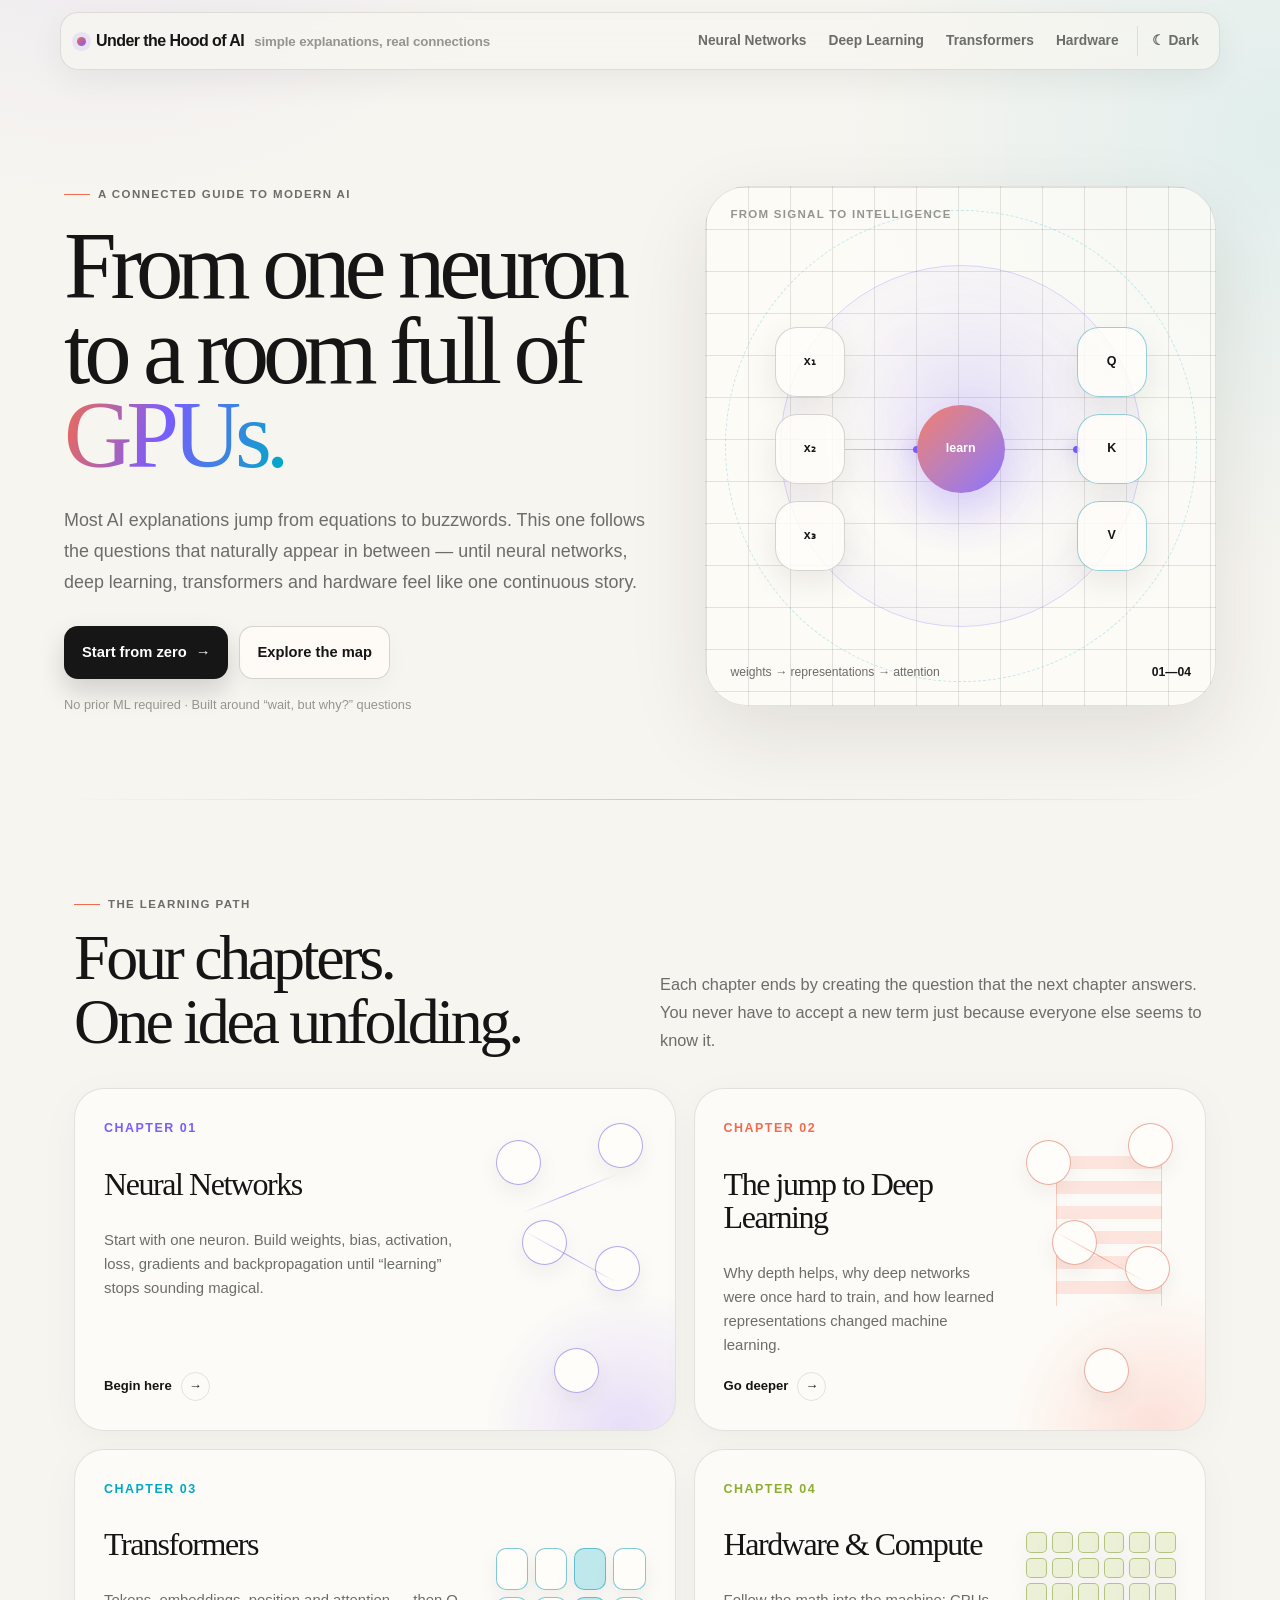
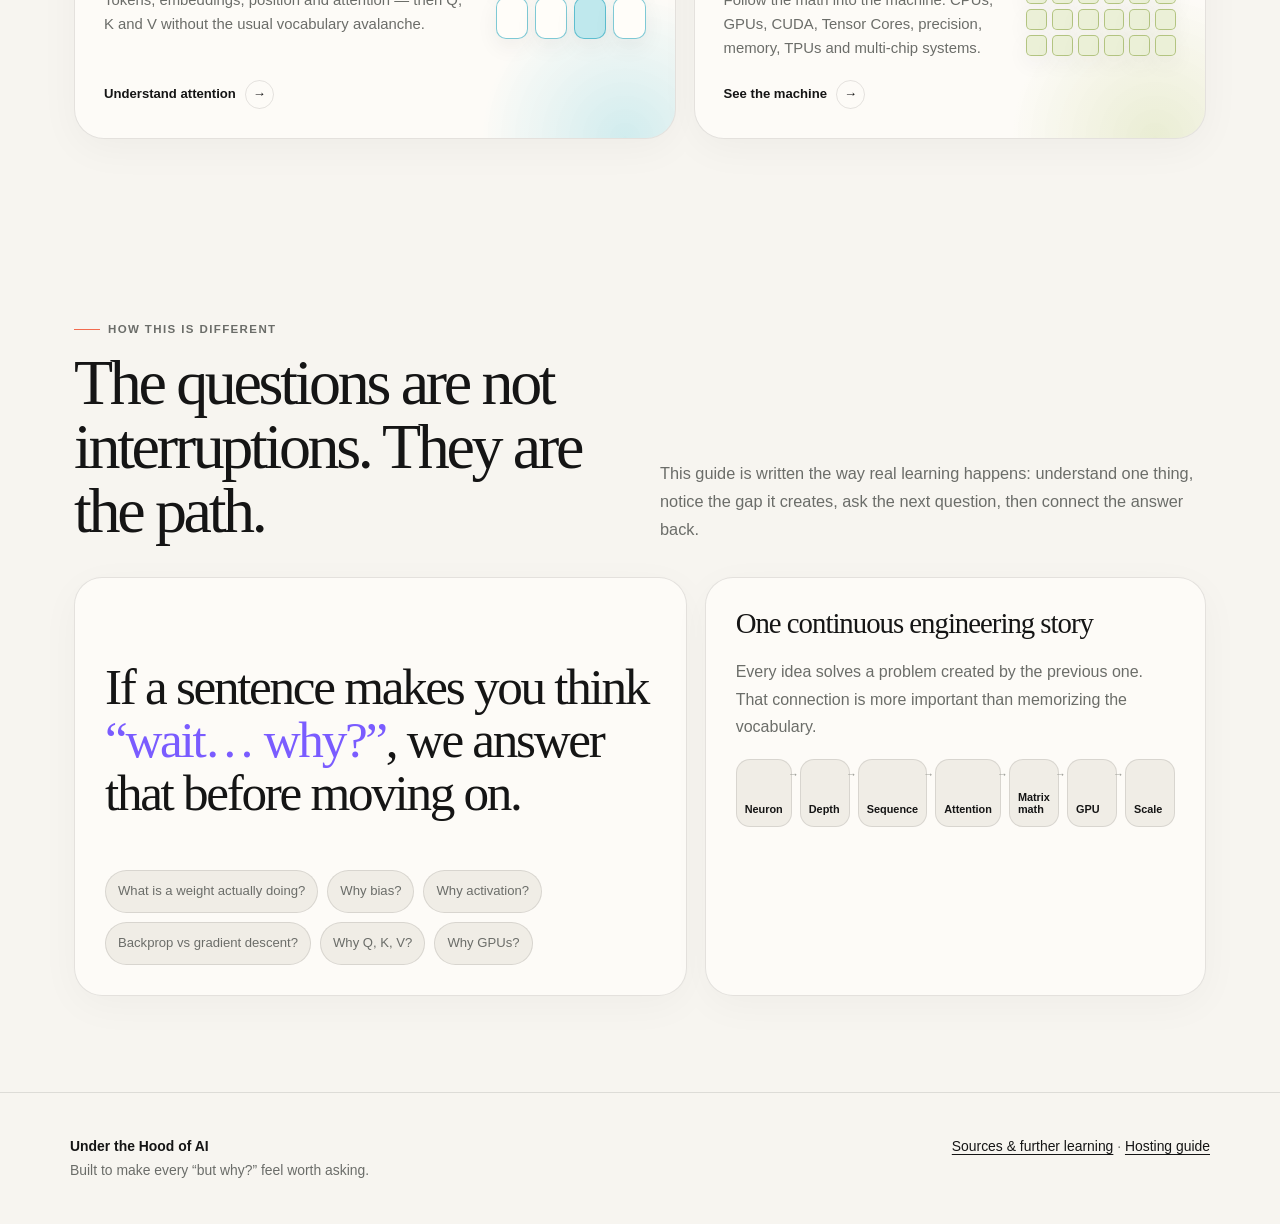
==== index.html @ e9177809 "Add files via upload" ====
<!doctype html>
<html lang="en">
<head>
  <meta charset="utf-8">
  <meta name="viewport" content="width=device-width, initial-scale=1">
  <meta name="description" content="A visual, beginner-friendly journey from one neuron to the hardware behind modern AI.">
  <meta name="theme-color" content="#f7f5f0">
  <meta property="og:title" content="Under the Hood of AI — Neural Networks to Hardware">
  <meta property="og:description" content="One connected explanation: neurons → deep learning → transformers → GPUs.">
  <meta property="og:type" content="article">
  <title>Under the Hood of AI — Neural Networks to Hardware</title>
  <link rel="icon" href="favicon.svg" type="image/svg+xml">
  <style>
:root {
  --bg: #f7f5f0;
  --bg-deep: #efebe3;
  --surface: rgba(255,255,255,.72);
  --surface-solid: #fffdf9;
  --surface-2: #f0ede6;
  --text: #151515;
  --muted: #6b6d69;
  --faint: #94958f;
  --line: rgba(22,22,22,.11);
  --line-strong: rgba(22,22,22,.18);
  --accent: #635bff;
  --violet: #7a5cff;
  --cyan: #00a9c7;
  --coral: #f26b4f;
  --lime: #8cae32;
  --code: #111217;
  --code-text: #f5f7fb;
  --shadow: 0 28px 80px rgba(35,31,24,.10);
  --shadow-soft: 0 16px 50px rgba(35,31,24,.07);
  --radius-xl: 34px;
  --radius-lg: 26px;
  --radius-md: 18px;
  --content: 760px;
  --display: "Iowan Old Style", "Palatino Linotype", Palatino, Georgia, serif;
  --sans: Inter, ui-sans-serif, -apple-system, BlinkMacSystemFont, "Segoe UI", sans-serif;
}

[data-theme="dark"] {
  --bg: #0b0d10;
  --bg-deep: #07090b;
  --surface: rgba(20,23,28,.76);
  --surface-solid: #12151a;
  --surface-2: #171b20;
  --text: #f4f2ed;
  --muted: #a6a8aa;
  --faint: #74777b;
  --line: rgba(255,255,255,.10);
  --line-strong: rgba(255,255,255,.17);
  --accent: #8e86ff;
  --violet: #a18bff;
  --cyan: #36c7dc;
  --coral: #ff826a;
  --lime: #b2cf5b;
  --code: #07090c;
  --code-text: #f4f6fa;
  --shadow: 0 28px 90px rgba(0,0,0,.38);
  --shadow-soft: 0 18px 55px rgba(0,0,0,.24);
}

* { box-sizing: border-box; }
html { scroll-behavior: smooth; }
body {
  margin: 0;
  min-height: 100vh;
  font-family: var(--sans);
  color: var(--text);
  background:
    radial-gradient(circle at 8% -10%, color-mix(in srgb,var(--violet) 12%,transparent), transparent 30rem),
    radial-gradient(circle at 100% 5%, color-mix(in srgb,var(--cyan) 9%,transparent), transparent 28rem),
    var(--bg);
  line-height: 1.72;
  -webkit-font-smoothing: antialiased;
  text-rendering: optimizeLegibility;
}
body::before {
  content:"";
  pointer-events:none;
  position:fixed;
  inset:0;
  z-index:-1;
  opacity:.38;
  background-image: radial-gradient(color-mix(in srgb,var(--text) 9%,transparent) .55px, transparent .55px);
  background-size: 8px 8px;
  mask-image: linear-gradient(to bottom, #000, transparent 70%);
}
[data-theme="dark"] body::before { opacity:.18; }
::selection { background: color-mix(in srgb,var(--violet) 30%,transparent); }
body[data-page="chapter-1"] { --page-accent: var(--violet); }
body[data-page="chapter-2"] { --page-accent: var(--coral); }
body[data-page="chapter-3"] { --page-accent: var(--cyan); }
body[data-page="chapter-4"] { --page-accent: var(--lime); }
a { color: inherit; }
button, a { -webkit-tap-highlight-color: transparent; }

.progress-bar {
  position: fixed; inset: 0 auto auto 0; width:0; height:2px; z-index:1000;
  background: linear-gradient(90deg,var(--coral),var(--violet),var(--cyan));
  box-shadow: 0 0 16px color-mix(in srgb,var(--violet) 45%,transparent);
}

/* Floating editorial navigation */
.site-header {
  position:sticky; top:0; z-index:100;
  padding:12px 16px 0;
  pointer-events:none;
}
.nav-wrap {
  pointer-events:auto;
  max-width:1160px; margin:auto;
  min-height:58px; padding:8px 10px 8px 16px;
  display:flex; align-items:center; gap:14px;
  border:1px solid var(--line);
  border-radius:18px;
  background: color-mix(in srgb,var(--bg) 72%,transparent);
  backdrop-filter: blur(22px) saturate(1.25);
  box-shadow: 0 10px 35px rgba(20,18,15,.06);
}
.brand {
  display:flex; align-items:baseline; gap:10px;
  text-decoration:none; white-space:nowrap;
  font-size:1rem; font-weight:850; letter-spacing:-.035em;
}
.brand::before {
  content:""; width:9px; height:9px; border-radius:50%; flex:none;
  background:linear-gradient(135deg,var(--coral),var(--violet));
  box-shadow: 0 0 0 5px color-mix(in srgb,var(--violet) 11%,transparent);
}
.brand small { color:var(--faint); font-weight:650; letter-spacing:-.01em; }
.nav-links { margin-left:auto; display:flex; align-items:center; gap:2px; }
.nav-links a, .theme-btn {
  text-decoration:none; color:var(--muted); border:0; background:transparent;
  padding:8px 10px; border-radius:10px; font:650 .86rem/1 var(--sans); cursor:pointer;
  transition:.2s ease;
}
.nav-links a:hover, .theme-btn:hover, .nav-links a.current { color:var(--text); background:color-mix(in srgb,var(--text) 6%,transparent); }
.nav-links a.current { box-shadow:inset 0 0 0 1px var(--line); }
.theme-btn { border-left:1px solid var(--line); border-radius:0 10px 10px 0; margin-left:6px; padding-left:14px; }
.menu-btn { display:none; margin-left:auto; border:1px solid var(--line); background:var(--surface); color:var(--text); border-radius:11px; padding:8px 10px; }

/* Home hero */
.hero {
  position:relative;
  max-width:1200px; min-height:730px; margin:0 auto;
  padding:92px 24px 70px;
  display:grid; grid-template-columns:1.08fr .92fr; gap:42px; align-items:center;
}
.hero::after {
  content:""; position:absolute; left:24px; right:24px; bottom:0; height:1px;
  background:linear-gradient(90deg,transparent,var(--line-strong),transparent);
}
.hero-copy { position:relative; z-index:2; max-width:720px; }
.eyebrow {
  display:inline-flex; align-items:center; gap:8px;
  color:var(--muted); font-weight:800; letter-spacing:.12em; text-transform:uppercase; font-size:.72rem;
}
.eyebrow::before { content:""; width:26px; height:1px; background:var(--coral); }
.hero h1 {
  font-family:var(--display); font-weight:500;
  font-size:clamp(4rem,7.4vw,7rem); line-height:.89; letter-spacing:-.065em;
  margin:20px 0 28px;
  max-width:820px;
}
.hero h1 .gradient-word {
  display:inline-block;
  background:linear-gradient(105deg,var(--coral),var(--violet) 45%,var(--cyan));
  -webkit-background-clip:text; background-clip:text; color:transparent;
}
.hero .hero-lede { color:var(--muted); font-size:1.12rem; line-height:1.72; max-width:650px; }
.hero-actions { display:flex; flex-wrap:wrap; align-items:center; gap:11px; margin-top:28px; }
.button {
  display:inline-flex; align-items:center; justify-content:center; gap:9px;
  padding:13px 17px; min-height:48px;
  border-radius:14px; border:1px solid var(--line-strong);
  background:color-mix(in srgb,var(--surface-solid) 80%,transparent);
  text-decoration:none; font-weight:780; font-size:.92rem;
  box-shadow:0 8px 22px rgba(18,17,14,.035);
  transition:transform .22s ease, box-shadow .22s ease, border-color .22s ease;
}
.button.primary { color:#fff; border-color:transparent; background:#161616; box-shadow:0 12px 26px rgba(10,10,10,.16); }
[data-theme="dark"] .button.primary { color:#0c0e10; background:#f5f2ea; }
.button:hover { transform:translateY(-2px); box-shadow:var(--shadow-soft); border-color:color-mix(in srgb,var(--violet) 35%,var(--line)); }
.hero-note { color:var(--faint); font-size:.8rem; margin-top:15px; }

/* Hero visual: pure CSS neural constellation */
.hero-visual {
  position:relative; height:520px; min-width:0;
  border-radius:42px;
  background:
    linear-gradient(var(--line) 1px,transparent 1px),
    linear-gradient(90deg,var(--line) 1px,transparent 1px),
    radial-gradient(circle at 52% 44%, color-mix(in srgb,var(--violet) 18%,transparent),transparent 37%),
    color-mix(in srgb,var(--surface-solid) 66%,transparent);
  background-size:42px 42px,42px 42px,auto,auto;
  border:1px solid var(--line);
  overflow:hidden;
  box-shadow:var(--shadow);
  isolation:isolate;
}
.hero-visual::before {
  content:""; position:absolute; width:360px; height:360px; border-radius:50%;
  left:50%; top:50%; transform:translate(-50%,-50%);
  border:1px solid color-mix(in srgb,var(--violet) 25%,transparent);
  box-shadow: inset 0 0 80px color-mix(in srgb,var(--violet) 8%,transparent);
}
.hero-visual::after {
  content:""; position:absolute; width:470px; height:470px; border-radius:50%;
  left:50%; top:50%; transform:translate(-50%,-50%);
  border:1px dashed color-mix(in srgb,var(--cyan) 23%,transparent);
  animation: spin 32s linear infinite;
}
@keyframes spin { to { transform:translate(-50%,-50%) rotate(360deg); } }
.visual-label {
  position:absolute; left:24px; top:22px; z-index:4;
  font:750 .72rem/1 var(--sans); letter-spacing:.11em; text-transform:uppercase; color:var(--faint);
}
.visual-stage {
  position:absolute; inset:78px 52px 72px; display:flex; align-items:center; justify-content:center;
}
.v-line { height:1px; flex:1; max-width:72px; background:linear-gradient(90deg,var(--line-strong),color-mix(in srgb,var(--violet) 55%,transparent)); position:relative; }
.v-line::after { content:""; position:absolute; right:-3px; top:-3px; width:7px; height:7px; border-radius:50%; background:var(--violet); box-shadow:0 0 18px var(--violet); }
.v-stack { display:grid; gap:17px; position:relative; z-index:2; }
.v-node {
  width:70px; height:70px; border-radius:22px; display:grid; place-items:center;
  border:1px solid var(--line-strong); background:color-mix(in srgb,var(--surface-solid) 82%,transparent);
  box-shadow:0 12px 32px rgba(20,18,15,.08); font-weight:850; font-size:.78rem;
}
.v-stack.center .v-node { width:88px; height:88px; border-radius:50%; background:linear-gradient(135deg,color-mix(in srgb,var(--coral) 88%,#fff),color-mix(in srgb,var(--violet) 88%,#fff)); color:white; border:0; box-shadow:0 20px 42px color-mix(in srgb,var(--violet) 22%,transparent); }
.v-stack.out .v-node { border-color:color-mix(in srgb,var(--cyan) 35%,var(--line)); }
.hero-visual .mini-caption {
  position:absolute; left:24px; right:24px; bottom:22px; z-index:4;
  display:flex; align-items:center; justify-content:space-between; gap:16px;
  color:var(--muted); font-size:.76rem;
}
.mini-caption span:last-child { color:var(--text); font-weight:750; }

.section { max-width:1180px; margin:auto; padding:86px 24px; }
.section-header { display:grid; grid-template-columns:1fr 1fr; gap:40px; align-items:end; margin-bottom:34px; }
.section h2 {
  font-family:var(--display); font-weight:500;
  font-size:clamp(2.7rem,5vw,4.8rem); line-height:1; letter-spacing:-.052em; margin:12px 0 0;
}
.section-lede { color:var(--muted); max-width:700px; font-size:1.02rem; margin:0; }

/* Bento chapter cards */
.chapter-grid { display:grid; grid-template-columns:1.08fr .92fr; gap:18px; margin-top:34px; }
.chapter-card {
  --card-accent: var(--violet);
  position:relative; display:grid; grid-template-columns:1fr 150px; gap:20px;
  min-height:310px; overflow:hidden;
  text-decoration:none; padding:29px;
  border:1px solid var(--line); border-radius:30px;
  background:color-mix(in srgb,var(--surface-solid) 77%,transparent);
  box-shadow:0 10px 40px rgba(28,25,20,.04);
  transition:transform .28s cubic-bezier(.2,.8,.2,1), box-shadow .28s ease, border-color .28s ease;
}
.chapter-card:nth-child(2){ --card-accent:var(--coral); }
.chapter-card:nth-child(3){ --card-accent:var(--cyan); }
.chapter-card:nth-child(4){ --card-accent:var(--lime); }
.chapter-card:nth-child(3), .chapter-card:nth-child(4) { min-height:290px; }
.chapter-card::before {
  content:""; position:absolute; inset:auto -100px -150px auto; width:300px; height:300px; border-radius:50%;
  background:radial-gradient(circle,color-mix(in srgb,var(--card-accent) 18%,transparent),transparent 68%);
}
.chapter-card:hover { transform:translateY(-5px); border-color:color-mix(in srgb,var(--card-accent) 40%,var(--line)); box-shadow:var(--shadow); }
.chapter-content { position:relative; z-index:2; display:flex; flex-direction:column; }
.chapter-no { color:var(--card-accent); font-weight:900; font-size:.78rem; letter-spacing:.12em; text-transform:uppercase; }
.chapter-card h3 { font-family:var(--display); font-weight:520; font-size:2rem; line-height:1.03; letter-spacing:-.045em; margin:28px 0 12px; max-width:410px; }
.chapter-card p { color:var(--muted); font-size:.93rem; line-height:1.62; max-width:440px; }
.card-foot { margin-top:auto; display:flex; align-items:center; gap:9px; font-size:.82rem; font-weight:750; }
.card-foot i { width:29px; height:29px; border:1px solid var(--line); border-radius:50%; display:grid; place-items:center; font-style:normal; transition:.2s ease; }
.chapter-card:hover .card-foot i { transform:translateX(3px); border-color:var(--card-accent); color:var(--card-accent); }
.chapter-art { position:relative; min-height:220px; align-self:stretch; }
.chapter-art .art-node { position:absolute; width:45px; height:45px; border:1px solid color-mix(in srgb,var(--card-accent) 45%,var(--line)); border-radius:50%; background:var(--surface-solid); box-shadow:0 8px 22px rgba(20,18,15,.06); }
.chapter-art .art-node:nth-child(1){left:0;top:22px}.chapter-art .art-node:nth-child(2){right:3px;top:5px}.chapter-art .art-node:nth-child(3){left:26px;top:102px}.chapter-art .art-node:nth-child(4){right:6px;top:128px}.chapter-art .art-node:nth-child(5){left:58px;bottom:8px}
.chapter-art::before,.chapter-art::after{content:"";position:absolute;left:22px;right:24px;height:1px;top:75px;background:linear-gradient(90deg,transparent,color-mix(in srgb,var(--card-accent) 55%,transparent),transparent);transform:rotate(-22deg);transform-origin:center}.chapter-art::after{top:138px;transform:rotate(29deg)}
.chapter-card:nth-child(2) .chapter-art::before{left:30px;right:14px;top:38px;height:150px;border-left:1px solid color-mix(in srgb,var(--card-accent) 30%,transparent);border-right:1px solid color-mix(in srgb,var(--card-accent) 30%,transparent);background:repeating-linear-gradient(to bottom,color-mix(in srgb,var(--card-accent) 15%,transparent) 0 13px,transparent 13px 25px);transform:none}
.chapter-card:nth-child(3) .chapter-art{display:grid;grid-template-columns:repeat(4,1fr);gap:7px;align-content:center}.chapter-card:nth-child(3) .chapter-art .art-node{position:static;width:auto;height:42px;border-radius:10px}.chapter-card:nth-child(3) .chapter-art .art-node:nth-child(3),.chapter-card:nth-child(3) .chapter-art .art-node:nth-child(7){background:color-mix(in srgb,var(--card-accent) 25%,var(--surface-solid))}.chapter-card:nth-child(3) .chapter-art::before,.chapter-card:nth-child(3) .chapter-art::after{display:none}
.chapter-card:nth-child(4) .chapter-art{display:grid;grid-template-columns:repeat(6,1fr);gap:5px;align-content:center}.chapter-card:nth-child(4) .chapter-art .art-node{position:static;width:auto;height:auto;aspect-ratio:1;border-radius:5px;background:color-mix(in srgb,var(--card-accent) 17%,var(--surface-solid))}.chapter-card:nth-child(4) .chapter-art::before,.chapter-card:nth-child(4) .chapter-art::after{display:none}

/* Philosophy / explainer section */
.promise { display:grid; grid-template-columns:1.1fr .9fr; gap:18px; margin-top:32px; }
.panel {
  position:relative; overflow:hidden;
  background:color-mix(in srgb,var(--surface-solid) 76%,transparent);
  border:1px solid var(--line); border-radius:28px; padding:30px;
  box-shadow:0 10px 40px rgba(25,22,18,.035);
}
.panel h3 { font-family:var(--display); font-weight:530; font-size:1.8rem; line-height:1.1; letter-spacing:-.035em; margin:0 0 18px; }
.panel h2 { font-family:var(--display); font-size:2rem; }
.panel p, .panel li { color:var(--muted); }
.panel ul { padding-left:18px; }
.panel li { margin:9px 0; }
.question-cloud { display:flex; flex-wrap:wrap; gap:9px; margin-top:22px; }
.question-chip { padding:9px 12px; border-radius:999px; background:var(--surface-2); border:1px solid var(--line); font-size:.82rem; color:var(--muted); }
.big-quote { font-family:var(--display); font-size:clamp(2rem,4vw,3.5rem); line-height:1.04; letter-spacing:-.045em; color:var(--text)!important; max-width:620px; }
.big-quote em { color:var(--violet); font-style:normal; }
.story-strip { margin-top:18px; display:grid; grid-template-columns:repeat(7,1fr); gap:8px; }
.story-strip span { position:relative; min-height:68px; padding:10px 8px; border:1px solid var(--line); border-radius:14px; background:var(--surface-2); display:flex; align-items:end; font-size:.68rem; font-weight:800; line-height:1.15; }
.story-strip span:not(:last-child)::after { content:"→"; position:absolute; right:-8px; top:8px; z-index:2; color:var(--faint); }

/* Article shell */
.article-shell {
  max-width:1180px; margin:0 auto; padding:60px 24px 110px;
  display:grid; grid-template-columns:220px minmax(0,var(--content)); gap:68px; justify-content:center;
}
.toc {
  position:sticky; top:94px; align-self:start; max-height:calc(100vh - 116px); overflow:auto;
  padding:18px 14px 18px 0; font-size:.83rem;
}
.toc strong { display:flex; align-items:center; gap:8px; margin:0 0 14px; color:var(--text); font-size:.76rem; letter-spacing:.1em; text-transform:uppercase; }
.toc strong::before{content:"";width:18px;height:1px;background:var(--coral)}
.toc a { display:block; text-decoration:none; color:var(--faint); padding:6px 0 6px 12px; border-left:1px solid var(--line); line-height:1.35; transition:.18s ease; }
.toc a:hover,.toc a.active { color:var(--text); border-left:2px solid var(--page-accent,var(--violet)); transform:translateX(2px); }
.article { min-width:0; }
.article-head {
  --page-accent:var(--violet);
  position:relative; isolation:isolate; overflow:hidden;
  padding:52px 46px 44px; margin-bottom:50px;
  border:1px solid var(--line); border-radius:32px;
  background:
    radial-gradient(circle at 88% 18%,color-mix(in srgb,var(--page-accent) 22%,transparent),transparent 17rem),
    color-mix(in srgb,var(--surface-solid) 76%,transparent);
  box-shadow:var(--shadow-soft);
}
body[data-page="chapter-2"] .article-head{--page-accent:var(--coral)}
body[data-page="chapter-3"] .article-head{--page-accent:var(--cyan)}
body[data-page="chapter-4"] .article-head{--page-accent:var(--lime)}
.article-head::after {
  content:""; position:absolute; z-index:-1; width:260px; height:260px; right:-82px; bottom:-150px; border-radius:50%;
  border:1px solid color-mix(in srgb,var(--page-accent) 35%,transparent);
  box-shadow:0 0 0 32px color-mix(in srgb,var(--page-accent) 5%,transparent),0 0 0 70px color-mix(in srgb,var(--page-accent) 3%,transparent);
}
.article-head .kicker { color:var(--page-accent); font-weight:900; font-size:.77rem; letter-spacing:.12em; text-transform:uppercase; }
.article-head h1 {
  font-family:var(--display); font-weight:520;
  font-size:clamp(3.2rem,6vw,5.8rem); line-height:.92; letter-spacing:-.06em; margin:18px 0 24px; max-width:760px;
}
.article-head p { color:var(--muted); font-size:1.1rem; line-height:1.7; max-width:680px; }
.article-meta { display:flex; flex-wrap:wrap; gap:8px; margin-top:24px; }
.article-meta span { color:var(--muted); font-size:.76rem; font-weight:720; padding:7px 10px; border:1px solid var(--line); border-radius:999px; background:color-mix(in srgb,var(--surface-solid) 55%,transparent); }
.article .lead { font-family:var(--display); font-size:1.42rem; line-height:1.55; letter-spacing:-.018em; color:color-mix(in srgb,var(--text) 86%,var(--muted)); }
.article h2 {
  position:relative; font-family:var(--display); font-weight:540;
  font-size:2.35rem; line-height:1.08; letter-spacing:-.045em; margin:78px 0 18px; scroll-margin-top:105px;
}
.article h2::before { content:""; position:absolute; left:-24px; top:.18em; width:3px; height:.95em; border-radius:3px; background:var(--page-accent,var(--violet)); opacity:.8; }
.article h3 { font-size:1.35rem; letter-spacing:-.025em; margin-top:40px; scroll-margin-top:105px; }
.article p { font-size:1.04rem; color:color-mix(in srgb,var(--text) 88%,var(--muted)); }
.question {
  position:relative; margin:34px 0 12px; padding:20px 22px 20px 54px;
  border:1px solid color-mix(in srgb,var(--page-accent,var(--violet)) 27%,var(--line)); border-radius:18px;
  background:color-mix(in srgb,var(--page-accent,var(--violet)) 5%,var(--surface-solid));
  font-family:var(--display); font-size:1.25rem; font-weight:650; line-height:1.45; letter-spacing:-.018em;
}
.question::before { content:"?"; position:absolute; left:18px; top:17px; width:25px; height:25px; border-radius:50%; display:grid; place-items:center; background:var(--page-accent,var(--violet)); color:#fff; font:850 .78rem/1 var(--sans); }
.answer { color:var(--muted)!important; border-left:1px solid var(--line-strong); padding-left:18px; margin-left:12px; }
.callout { background:var(--surface-2); border:1px solid var(--line); border-radius:18px; padding:20px 22px; margin:30px 0; }
.callout strong { color:var(--page-accent,var(--violet)); }
.simple { background:color-mix(in srgb,var(--page-accent,var(--violet)) 6%,var(--surface-solid)); border-color:color-mix(in srgb,var(--page-accent,var(--violet)) 23%,var(--line)); }
.code,pre { position:relative; background:var(--code); color:var(--code-text); border-radius:18px; padding:21px 22px; overflow:auto; font-family:"SFMono-Regular",Consolas,"Liberation Mono",monospace; font-size:.9rem; line-height:1.65; box-shadow:inset 0 1px rgba(255,255,255,.05); }
pre::before { content:""; display:block; width:7px; height:7px; border-radius:50%; background:#ff6b5f; box-shadow:12px 0 #f2bf55,24px 0 #62c554; margin-bottom:18px; opacity:.85; }
code:not(pre code) { background:var(--surface-2); padding:.14em .38em; border:1px solid var(--line); border-radius:6px; font-size:.88em; }
.math {
  text-align:center; font-family:var(--display); font-style:italic; font-size:1.35rem;
  padding:23px; margin:28px 0; border:1px solid var(--line); border-radius:18px;
  background:linear-gradient(135deg,color-mix(in srgb,var(--surface-solid) 82%,transparent),color-mix(in srgb,var(--page-accent,var(--violet)) 5%,var(--surface-solid)));
  box-shadow:0 8px 30px rgba(25,22,18,.035);
}
.diagram { position:relative; margin:34px 0; padding:25px; overflow:auto; border:1px solid var(--line); border-radius:24px; background:color-mix(in srgb,var(--surface-solid) 78%,transparent); box-shadow:0 12px 40px rgba(25,22,18,.045); }
.diagram::after{content:"visual model";position:absolute;right:15px;top:13px;color:var(--faint);font-size:.62rem;letter-spacing:.12em;text-transform:uppercase;font-weight:800}
.diagram-title { font-family:var(--display); font-weight:650; margin-bottom:20px; font-size:1.14rem; }
.node-row { display:flex; align-items:center; justify-content:center; gap:16px; min-width:520px; }
.node-col { display:grid; gap:10px; }
.node { width:56px; height:56px; border-radius:50%; border:1px solid color-mix(in srgb,var(--page-accent,var(--violet)) 50%,var(--line)); display:grid; place-items:center; background:var(--surface-solid); font-weight:800; box-shadow:0 7px 22px rgba(20,18,15,.06); }
.arrow-line { color:var(--faint); font-size:1.2rem; }
.matrix { display:grid; grid-template-columns:repeat(4,48px); gap:5px; justify-content:center; }
.cell { height:48px; border-radius:9px; background:color-mix(in srgb,var(--page-accent,var(--violet)) 11%,var(--surface-2)); display:grid; place-items:center; font-size:.76rem; }
.cell.hot { background:color-mix(in srgb,var(--page-accent,var(--violet)) 72%,var(--surface)); color:#fff; }
.cpu-gpu { display:grid; grid-template-columns:1fr 1fr; gap:18px; min-width:550px; }
.chip { border:1px solid var(--line); border-radius:17px; padding:18px; background:var(--surface-solid); }
.core-grid { display:grid; gap:5px; margin-top:12px; }.core-grid.cpu{grid-template-columns:repeat(4,1fr)}.core-grid.gpu{grid-template-columns:repeat(12,1fr)}
.core { aspect-ratio:1; border-radius:4px; background:color-mix(in srgb,var(--page-accent,var(--violet)) 30%,var(--surface-2)); }.core.cpu-core{border-radius:9px;background:color-mix(in srgb,var(--cyan) 34%,var(--surface-2))}
.check { margin:38px 0; border:1px solid var(--line); background:color-mix(in srgb,var(--surface-solid) 78%,transparent); border-radius:18px; overflow:hidden; }
.check summary { cursor:pointer; font-weight:820; padding:17px 19px; list-style:none; }.check summary::-webkit-details-marker{display:none}.check summary::before{content:"＋";margin-right:10px;color:var(--page-accent,var(--violet))}.check[open] summary::before{content:"−"}.check p{padding:0 19px 17px;margin:0;color:var(--muted)}
.transition { position:relative; overflow:hidden; margin:68px 0 14px; padding:31px; border-radius:26px; background:linear-gradient(135deg,color-mix(in srgb,var(--page-accent,var(--violet)) 11%,var(--surface-solid)),color-mix(in srgb,var(--cyan) 5%,var(--surface-solid))); border:1px solid color-mix(in srgb,var(--page-accent,var(--violet)) 26%,var(--line)); }
.transition::after{content:"→";position:absolute;right:21px;bottom:-28px;font-family:var(--display);font-size:8rem;line-height:1;color:color-mix(in srgb,var(--page-accent,var(--violet)) 9%,transparent)}
.transition .label { font-size:.7rem; color:var(--page-accent,var(--violet)); font-weight:900; text-transform:uppercase; letter-spacing:.12em; }
.transition h3 { font-family:var(--display); margin:9px 0 10px; font-size:1.75rem; font-weight:570; letter-spacing:-.035em; max-width:610px; }
.chapter-nav { display:grid; grid-template-columns:1fr 1fr; gap:12px; margin-top:60px; }
.chapter-nav a { position:relative; overflow:hidden; text-decoration:none; border:1px solid var(--line); border-radius:18px; padding:20px; background:color-mix(in srgb,var(--surface-solid) 76%,transparent); transition:.22s ease; }
.chapter-nav a:hover { transform:translateY(-2px); border-color:color-mix(in srgb,var(--page-accent,var(--violet)) 35%,var(--line)); box-shadow:var(--shadow-soft); }
.chapter-nav a:last-child{text-align:right}.chapter-nav span{display:block;color:var(--faint);font-size:.75rem;margin-bottom:4px}
.sources { border-top:1px solid var(--line); margin-top:60px; padding-top:30px; }.sources li{margin:10px 0;color:var(--muted)}.sources a{color:var(--text);text-underline-offset:3px}

/* Sources page */
body[data-page="sources"] main.section { max-width:930px!important; }
body[data-page="sources"] main.section>h1 { font-family:var(--display); font-weight:520; letter-spacing:-.055em; }
body[data-page="sources"] .panel { padding:34px; }
body[data-page="sources"] .panel strong { color:var(--violet); }

.site-footer { margin-top:10px; border-top:1px solid var(--line); padding:42px 24px; color:var(--muted); }
.footer-wrap { max-width:1140px; margin:auto; display:flex; justify-content:space-between; gap:30px; font-size:.87rem; }
.footer-wrap strong { color:var(--text); }
.footer-wrap a { color:var(--text); text-underline-offset:3px; }

/* Scroll reveal */
.reveal { opacity:0; transform:translateY(16px); transition:opacity .65s ease,transform .65s cubic-bezier(.2,.8,.2,1); }
.reveal.visible { opacity:1; transform:none; }

@media (max-width: 980px) {
  .hero { grid-template-columns:1fr; min-height:auto; padding-top:70px; }
  .hero-copy { max-width:780px; }
  .hero-visual { height:450px; }
  .chapter-grid { grid-template-columns:1fr; }
  .section-header { grid-template-columns:1fr; gap:18px; }
  .article-shell { grid-template-columns:minmax(0,var(--content)); gap:0; }
  .toc { display:none; }
  .promise { grid-template-columns:1fr; }
}

@media (max-width: 760px) {
  .site-header { padding:8px 10px 0; }
  .nav-wrap { min-height:54px; padding:7px 8px 7px 14px; border-radius:15px; }
  .brand small { display:none; }
  .menu-btn { display:block; }
  .nav-links { display:none; position:absolute; top:68px; left:10px; right:10px; padding:10px; border:1px solid var(--line); border-radius:16px; background:var(--surface-solid); box-shadow:var(--shadow); }
  .nav-links.open { display:grid; }
  .nav-links a,.theme-btn { padding:11px; text-align:left; border-left:0; margin-left:0; border-radius:10px; }
  .hero { padding:72px 18px 54px; gap:34px; }
  .hero h1 { font-size:clamp(3.5rem,17vw,5rem); }
  .hero-visual { height:390px; border-radius:28px; }
  .visual-stage { inset:76px 24px 70px; }.v-node{width:52px;height:52px;border-radius:16px}.v-stack.center .v-node{width:72px;height:72px}.v-line{max-width:36px}
  .section { padding:68px 18px; }
  .chapter-card { grid-template-columns:1fr 100px; min-height:290px; padding:24px; border-radius:24px; }
  .chapter-card h3 { font-size:1.7rem; }
  .chapter-art { min-height:180px; }
  .story-strip { grid-template-columns:1fr 1fr; }.story-strip span:not(:last-child)::after{display:none}
  .article-shell { padding:38px 16px 82px; }
  .article-head { padding:36px 25px 32px; border-radius:25px; }
  .article-head h1 { font-size:clamp(3rem,14vw,4.4rem); }
  .article h2 { font-size:2rem; margin-top:64px; }.article h2::before{left:-12px;width:2px}
  .article .lead { font-size:1.26rem; }
  .question { padding-left:50px; }
  .chapter-nav { grid-template-columns:1fr; }.chapter-nav a:last-child{text-align:left}
  .cpu-gpu { min-width:520px; }
  .footer-wrap { flex-direction:column; }
}

@media (prefers-reduced-motion: reduce) {
  * { scroll-behavior:auto!important; animation:none!important; transition:none!important; }
  .reveal { opacity:1; transform:none; }
}

/* ===== Chapter 1: richer learning components (keeps the base template intact) ===== */
.chapter-map{display:flex;flex-wrap:wrap;align-items:center;gap:8px;margin:34px 0 10px;padding:13px 15px;border:1px solid var(--line);border-radius:999px;background:color-mix(in srgb,var(--surface-solid) 76%,transparent);width:max-content;max-width:100%;font-size:.76rem;font-weight:800;text-transform:uppercase;letter-spacing:.06em;color:var(--muted)}
.chapter-map span{padding:5px 9px;border-radius:999px;background:color-mix(in srgb,var(--violet) 7%,var(--surface-2));color:var(--text)}.chapter-map i{font-style:normal;color:var(--violet)}
.compare-strip{display:grid;grid-template-columns:1fr 1fr;gap:12px;margin:28px 0}.compare-strip>div{padding:20px;border:1px solid var(--line);border-radius:18px;background:color-mix(in srgb,var(--surface-solid) 75%,transparent)}.compare-strip small{display:block;color:var(--faint);font-weight:800;text-transform:uppercase;letter-spacing:.08em;margin-bottom:8px}.compare-strip strong{font-family:var(--display);font-size:1.12rem;font-weight:620}
.term-grid{display:grid;grid-template-columns:repeat(3,1fr);gap:11px;margin:30px 0}.term-card{position:relative;padding:20px 18px 46px;border:1px solid var(--line);border-radius:18px;background:color-mix(in srgb,var(--surface-solid) 78%,transparent);min-height:150px}.term-card b{font-family:var(--display);font-size:1.17rem}.term-card p{font-size:.89rem!important;color:var(--muted)!important;line-height:1.55;margin-bottom:0}.term-card code{position:absolute;bottom:14px;left:18px;color:var(--violet);font-weight:800}
.neuron-flow{display:flex;align-items:center;justify-content:center;gap:23px;min-width:580px;padding:20px 10px}.nf-inputs{display:grid;gap:9px}.nf-inputs span,.nf-core,.nf-out{display:grid;place-items:center;width:64px;height:64px;border:1px solid color-mix(in srgb,var(--violet) 40%,var(--line));border-radius:50%;background:var(--surface-solid);font-weight:850}.nf-core{width:92px;height:92px;background:linear-gradient(135deg,color-mix(in srgb,var(--violet) 16%,var(--surface-solid)),var(--surface-solid));font-family:var(--display);font-size:2rem}.nf-out{border-color:color-mix(in srgb,var(--coral) 48%,var(--line));}.nf-core small,.nf-out small{display:block;font:700 .6rem/1 var(--sans);text-transform:uppercase;letter-spacing:.08em;color:var(--faint);margin-top:-15px}.nf-arrow{text-align:center;color:var(--faint);font-size:.8rem;line-height:1.3}
.equation-breakdown{display:grid;grid-template-columns:repeat(4,1fr);gap:9px;margin:28px 0}.equation-breakdown>div{display:flex;gap:10px;align-items:flex-start;padding:15px;border:1px solid var(--line);border-radius:15px;background:var(--surface-2)}.equation-breakdown span{flex:0 0 25px;height:25px;border-radius:50%;display:grid;place-items:center;background:var(--violet);color:#fff;font-size:.72rem;font-weight:900}.equation-breakdown p{font-size:.84rem!important;margin:2px 0!important;line-height:1.4!important}.plain-list{padding-left:1.2rem;color:var(--muted)}.plain-list li{margin:10px 0;padding-left:5px}.plain-list strong{color:var(--text)}
.playground{margin:42px 0;padding:26px;border:1px solid color-mix(in srgb,var(--violet) 24%,var(--line));border-radius:26px;background:linear-gradient(145deg,color-mix(in srgb,var(--violet) 5%,var(--surface-solid)),color-mix(in srgb,var(--surface-solid) 84%,transparent));box-shadow:0 18px 55px rgba(24,21,18,.055)}.playground-head{display:flex;justify-content:space-between;gap:20px;align-items:flex-start;margin-bottom:12px}.playground-head small{color:var(--violet);font-weight:900;font-size:.67rem;letter-spacing:.12em}.playground-head h3{font-family:var(--display);font-size:1.65rem;font-weight:590;letter-spacing:-.035em;margin:6px 0 0}.playground-intro{font-size:.92rem!important;color:var(--muted)!important;margin:0 0 24px}.live-pill{padding:7px 10px;border:1px solid var(--line);border-radius:999px;font-size:.68rem;font-weight:800;color:var(--muted);white-space:nowrap;background:var(--surface-solid)}
.neuron-lab{display:grid;grid-template-columns:1.1fr .9fr;gap:24px}.control-stack{display:grid;gap:11px}.control-stack label,.activation-controls label,.gd-panel label{font-size:.76rem;font-weight:790;color:var(--muted);display:grid;grid-template-columns:1fr auto;gap:6px 12px}.control-stack output,.activation-controls output,.gd-panel output{font-variant-numeric:tabular-nums;color:var(--text)}input[type="range"]{grid-column:1/-1;width:100%;accent-color:var(--violet)}.neuron-readout{display:flex;flex-direction:column;justify-content:center;border:1px solid var(--line);border-radius:19px;padding:20px;background:color-mix(in srgb,var(--surface-solid) 82%,transparent)}.formula-live{font-family:"SFMono-Regular",Consolas,monospace;font-size:.79rem;color:var(--faint);line-height:1.5;padding-bottom:18px;border-bottom:1px solid var(--line)}.result-stack{display:flex;justify-content:space-between;align-items:end;padding:16px 0;border-bottom:1px solid var(--line)}.result-stack span{font-size:.76rem;color:var(--muted)}.result-stack strong{font-family:var(--display);font-size:2.1rem;font-variant-numeric:tabular-nums}.result-stack.accent strong{color:var(--violet)}.result-arrow{text-align:center;color:var(--faint);font-size:.7rem;padding-top:9px}.neuron-readout p{font-size:.8rem!important;color:var(--muted)!important;margin:13px 0 0}
.function-tabs{display:flex;gap:5px;padding:4px;border:1px solid var(--line);border-radius:999px;background:var(--surface-2)}.act-tab{border:0;background:transparent;color:var(--muted);padding:7px 10px;border-radius:999px;font:750 .72rem var(--sans);cursor:pointer}.act-tab.active{background:var(--surface-solid);color:var(--text);box-shadow:0 3px 10px rgba(0,0,0,.06)}.activation-lab{display:grid;grid-template-columns:1.35fr .65fr;gap:18px}.activation-canvas-wrap{border:1px solid var(--line);border-radius:18px;padding:8px;background:var(--surface-solid);min-width:0}.activation-canvas-wrap canvas{width:100%;height:auto;display:block}.activation-controls{display:flex;flex-direction:column;gap:13px;justify-content:center}.mini-metric{display:flex;justify-content:space-between;align-items:end;padding:12px 0;border-bottom:1px solid var(--line)}.mini-metric span{font-size:.75rem;color:var(--muted)}.mini-metric strong{font-family:var(--display);font-size:1.45rem}.activation-controls p{font-size:.78rem!important;color:var(--muted)!important;line-height:1.5!important}
.network-svg svg{width:100%;min-width:580px;height:auto;display:block}.network-svg .edges line{stroke:color-mix(in srgb,var(--violet) 23%,var(--line));stroke-width:1.5}.svg-nodes circle{fill:var(--surface-solid);stroke:color-mix(in srgb,var(--violet) 55%,var(--line));stroke-width:1.6}.svg-nodes.hidden circle{fill:color-mix(in srgb,var(--violet) 7%,var(--surface-solid))}.svg-nodes.output circle{stroke:color-mix(in srgb,var(--coral) 65%,var(--line));fill:color-mix(in srgb,var(--coral) 7%,var(--surface-solid))}.svg-nodes text{font:800 15px var(--sans);fill:var(--text);text-anchor:middle}.svg-label{font:700 11px var(--sans);fill:var(--faint);text-anchor:middle;text-transform:uppercase}.hierarchy-flow{display:flex;align-items:center;gap:7px;flex-wrap:wrap;margin:24px 0}.hierarchy-flow span{padding:9px 12px;border:1px solid var(--line);border-radius:999px;background:var(--surface-2);font-size:.78rem;font-weight:800}.hierarchy-flow i{font-style:normal;color:var(--violet)}
.loss-scale{display:grid;grid-template-columns:auto 1fr auto;align-items:center;gap:14px;margin:30px 0;padding:17px 19px;border:1px solid var(--line);border-radius:18px;background:var(--surface-2)}.loss-scale>div{height:8px;border-radius:99px;background:linear-gradient(90deg,var(--lime),#e8bc59,var(--coral))}.loss-scale span{font-size:.72rem;color:var(--muted);line-height:1.3}.loss-scale b{color:var(--text)}.loss-scale .bad{text-align:right}
.slope-cards{display:grid;grid-template-columns:repeat(3,1fr);gap:9px;margin:26px 0}.slope-cards>div{padding:16px;border:1px solid var(--line);border-radius:15px;background:var(--surface-2)}.slope-cards b{font-size:.84rem;display:block;margin-bottom:6px}.slope-cards span{font-size:.75rem;color:var(--muted)}
.gd-lab{display:grid;grid-template-columns:1.35fr .65fr;gap:18px}.gd-lab canvas{display:block;width:100%;height:auto;border:1px solid var(--line);border-radius:18px;background:var(--surface-solid)}.gd-panel{display:flex;flex-direction:column;gap:15px;justify-content:center}.metric-row{display:grid;grid-template-columns:repeat(3,1fr);gap:6px}.metric-row>div{padding:10px 8px;border:1px solid var(--line);border-radius:12px;background:var(--surface-2);text-align:center}.metric-row span{display:block;font-size:.62rem;color:var(--faint);text-transform:uppercase;letter-spacing:.06em}.metric-row strong{display:block;margin-top:4px;font-family:var(--display);font-size:1.15rem;font-variant-numeric:tabular-nums}.demo-actions{display:flex;flex-wrap:wrap;gap:7px}.demo-actions button{border:1px solid transparent;background:var(--text);color:var(--surface);border-radius:999px;padding:9px 13px;font:780 .73rem var(--sans);cursor:pointer}.demo-actions .quiet{background:var(--surface-solid);color:var(--text);border-color:var(--line)}.gd-panel p{font-size:.78rem!important;color:var(--muted)!important;margin:0}
.two-col-explain{display:grid;grid-template-columns:1fr 1fr;gap:12px;margin:30px 0}.two-col-explain>div{padding:22px;border:1px solid var(--line);border-radius:18px;background:var(--surface-2)}.two-col-explain small{display:block;font-weight:900;letter-spacing:.09em;color:var(--violet);font-size:.65rem;margin-bottom:8px}.two-col-explain strong{display:block;font-family:var(--display);font-size:1.25rem}.two-col-explain p{font-size:.82rem!important;color:var(--muted)!important;margin-bottom:0}.backprop-flow{margin:30px 0;padding:23px;border:1px solid var(--line);border-radius:20px;background:color-mix(in srgb,var(--surface-solid) 78%,transparent);overflow:auto}.bp-row{display:flex;align-items:center;gap:7px;min-width:600px}.bp-row span{padding:10px 12px;border:1px solid var(--line);border-radius:12px;background:var(--surface-solid);font-size:.76rem;font-weight:800}.bp-row i{font-style:normal;color:var(--violet)}.bp-row.backward{margin-top:23px}.bp-row.backward i{color:var(--coral)}.bp-caption{font-size:.67rem;color:var(--faint);margin-top:7px;text-transform:uppercase;letter-spacing:.07em}
.training-terms{display:flex;align-items:center;gap:9px;flex-wrap:wrap;margin:26px 0}.training-terms>div{padding:13px 15px;border:1px solid var(--line);border-radius:14px;background:var(--surface-2)}.training-terms b{display:block;font-family:var(--display);font-size:1rem}.training-terms span{font-size:.7rem;color:var(--muted)}.training-terms i{font-style:normal;color:var(--violet)}.dataset-split{display:grid;grid-template-columns:70fr 15fr 15fr;gap:7px;margin:28px 0}.dataset-split>div{min-height:100px;padding:15px 12px;border:1px solid var(--line);border-radius:14px;background:linear-gradient(180deg,color-mix(in srgb,var(--violet) 9%,var(--surface-solid)),var(--surface-solid));display:flex;flex-direction:column;justify-content:end}.dataset-split b{font-size:.82rem}.dataset-split span{font-size:.68rem;color:var(--muted);margin-top:4px}
.training-loop{display:grid;grid-template-columns:repeat(3,1fr);gap:10px;margin:30px 0}.training-loop>div{position:relative;padding:19px;border:1px solid var(--line);border-radius:17px;background:color-mix(in srgb,var(--surface-solid) 80%,transparent);min-height:145px}.training-loop span{display:inline-grid;place-items:center;width:28px;height:28px;border-radius:50%;background:color-mix(in srgb,var(--violet) 10%,var(--surface-2));color:var(--violet);font-size:.68rem;font-weight:900}.training-loop b{display:block;font-family:var(--display);font-size:1.08rem;margin-top:18px}.training-loop p{font-size:.77rem!important;color:var(--muted)!important;line-height:1.45!important;margin-bottom:0}.carry-grid{display:grid;grid-template-columns:1fr 1fr;gap:9px;margin:27px 0}.carry-grid>div{display:flex;align-items:center;gap:11px;padding:14px 15px;border:1px solid var(--line);border-radius:14px;background:var(--surface-2)}.carry-grid b{flex:0 0 26px;height:26px;border-radius:50%;display:grid;place-items:center;background:var(--violet);color:#fff;font-size:.7rem}.carry-grid span{font-size:.8rem;line-height:1.4;color:var(--muted)}
@media(max-width:760px){.term-grid{grid-template-columns:1fr 1fr}.equation-breakdown{grid-template-columns:1fr 1fr}.neuron-lab,.activation-lab,.gd-lab,.two-col-explain{grid-template-columns:1fr}.training-loop{grid-template-columns:1fr 1fr}.compare-strip{grid-template-columns:1fr}.slope-cards{grid-template-columns:1fr}.dataset-split{grid-template-columns:1fr}.dataset-split>div{min-height:75px}.chapter-map{border-radius:18px}.function-tabs{align-self:flex-start}}
@media(max-width:480px){.term-grid,.training-loop,.carry-grid{grid-template-columns:1fr}.equation-breakdown{grid-template-columns:1fr}.metric-row{grid-template-columns:1fr 1fr 1fr}.playground{padding:19px}.playground-head{display:block}.live-pill,.function-tabs{margin-top:12px;width:max-content;max-width:100%}}

/* ===== Chapter 2: transition to deep learning ===== */
body[data-page="chapter-2"] .playground{border-color:color-mix(in srgb,var(--coral) 27%,var(--line));background:linear-gradient(145deg,color-mix(in srgb,var(--coral) 5%,var(--surface-solid)),color-mix(in srgb,var(--surface-solid) 85%,transparent))}
body[data-page="chapter-2"] .playground-head small,body[data-page="chapter-2"] .hierarchy-flow i,body[data-page="chapter-2"] .chapter-map i{color:var(--coral)}
body[data-page="chapter-2"] .chapter-map span{background:color-mix(in srgb,var(--coral) 7%,var(--surface-2))}
body[data-page="chapter-2"] input[type="range"]{accent-color:var(--coral)}
body[data-page="chapter-2"] .two-col-explain small{color:var(--coral)}
.chapter-two-head::before{content:"02";position:absolute;right:38px;top:20px;font-family:var(--display);font-size:clamp(5rem,13vw,9rem);font-weight:650;line-height:1;color:color-mix(in srgb,var(--coral) 7%,transparent);pointer-events:none}
.compact-loop{grid-template-columns:repeat(5,1fr)}.compact-loop>div{min-height:132px}.depth-compare p,.feature-compare p{font-size:.8rem!important;color:var(--muted)!important;line-height:1.5;margin:10px 0 0}.depth-hierarchy span{background:color-mix(in srgb,var(--coral) 5%,var(--surface-2))}
.depth-lab{display:grid;grid-template-columns:1.15fr .85fr;gap:18px}.depth-stage{min-height:330px;border:1px solid var(--line);border-radius:20px;background:var(--surface-solid);padding:22px;display:grid;grid-template-rows:1fr auto;gap:20px}.depth-visual{position:relative;min-height:180px;border-radius:15px;overflow:hidden;background:linear-gradient(145deg,color-mix(in srgb,var(--coral) 6%,var(--surface-2)),color-mix(in srgb,var(--violet) 4%,var(--surface-solid)));border:1px solid var(--line)}.pixel-grid{position:absolute;inset:18px;display:grid;grid-template-columns:repeat(8,1fr);grid-template-rows:repeat(6,1fr);gap:3px;transition:filter .35s ease,opacity .35s ease}.pixel-grid i{display:block;border-radius:3px;background:color-mix(in srgb,var(--text) var(--pixel,25%),var(--surface-solid));transition:all .35s ease}.feature-lines{position:absolute;inset:0;pointer-events:none}.feature-lines i{position:absolute;height:3px;border-radius:99px;background:var(--coral);opacity:0;transform:scaleX(.4);transition:.45s ease}.depth-stage[data-level="1"] .pixel-grid{filter:contrast(1.5)}.depth-stage[data-level="2"] .pixel-grid{filter:contrast(1.8) grayscale(.45);opacity:.72}.depth-stage[data-level="3"] .pixel-grid{filter:blur(.4px) contrast(1.6);opacity:.48}.depth-stage[data-level="4"] .pixel-grid,.depth-stage[data-level="5"] .pixel-grid{opacity:.22;filter:blur(1px)}.depth-stage[data-level="2"] .feature-lines i:nth-child(-n+3),.depth-stage[data-level="3"] .feature-lines i:nth-child(-n+5),.depth-stage[data-level="4"] .feature-lines i:nth-child(-n+7),.depth-stage[data-level="5"] .feature-lines i{opacity:.75;transform:scaleX(1)}.feature-lines i:nth-child(1){width:42%;left:12%;top:28%;transform-origin:left;rotate:18deg}.feature-lines i:nth-child(2){width:38%;right:10%;top:31%;rotate:-19deg}.feature-lines i:nth-child(3){width:32%;left:34%;top:51%;rotate:90deg}.feature-lines i:nth-child(4){width:28%;left:19%;top:67%;rotate:-15deg}.feature-lines i:nth-child(5){width:25%;right:19%;top:69%;rotate:17deg}.feature-lines i:nth-child(6){width:15%;left:28%;top:43%;height:15px;border:2px solid var(--coral);background:transparent;border-radius:50%}.feature-lines i:nth-child(7){width:15%;right:28%;top:43%;height:15px;border:2px solid var(--coral);background:transparent;border-radius:50%}.feature-lines i:nth-child(8){width:26%;left:37%;top:74%;height:12px;border-bottom:3px solid var(--coral);background:transparent;border-radius:50%}.depth-copy small{font-size:.64rem;font-weight:900;letter-spacing:.11em;color:var(--coral)}.depth-copy strong{display:block;font-family:var(--display);font-size:1.65rem;margin-top:7px}.depth-copy p{font-size:.82rem!important;color:var(--muted)!important;margin:7px 0 0;line-height:1.5!important}.depth-controls{display:flex;flex-direction:column;justify-content:center;gap:18px}.depth-controls label,.gradient-panel label,.sequence-controls label{font-size:.76rem;font-weight:790;color:var(--muted);display:grid;grid-template-columns:1fr auto;gap:8px 12px}.depth-controls output,.gradient-panel output,.sequence-controls output{font-variant-numeric:tabular-nums;color:var(--text)}.depth-controls input,.gradient-panel input,.sequence-controls input{grid-column:1/-1;width:100%}.depth-controls p,.gradient-panel p,.sequence-controls p{font-size:.78rem!important;color:var(--muted)!important;line-height:1.5!important;margin:0}.depth-steps{display:grid;grid-template-columns:repeat(6,1fr);gap:5px}.depth-steps i{height:7px;border-radius:99px;background:var(--line);transition:.25s ease}.depth-steps i.on{background:var(--coral)}
.grad-presets button{border:0;background:transparent;color:var(--muted);padding:7px 10px;border-radius:999px;font:750 .72rem var(--sans);cursor:pointer}.grad-presets button.active{background:var(--surface-solid);color:var(--text);box-shadow:0 3px 10px rgba(0,0,0,.06)}.gradient-flow-lab{display:grid;grid-template-columns:1.35fr .65fr;gap:18px}.gradient-chain{min-height:310px;padding:18px;border:1px solid var(--line);border-radius:19px;background:var(--surface-solid);display:flex;align-items:flex-end;gap:7px;overflow:hidden}.grad-column{flex:1;min-width:10px;display:flex;flex-direction:column;align-items:center;justify-content:flex-end;gap:7px;height:265px}.grad-column .bar{width:100%;max-width:34px;border-radius:7px 7px 3px 3px;background:linear-gradient(180deg,var(--coral),color-mix(in srgb,var(--coral) 55%,var(--violet)));min-height:2px;transition:height .28s ease,opacity .28s ease}.grad-column small{font-size:.55rem;color:var(--faint);white-space:nowrap}.gradient-panel{display:flex;flex-direction:column;gap:13px;justify-content:center}.gradient-panel .mini-metric strong{font-size:1.2rem}.fix-grid{grid-template-columns:repeat(3,1fr)}.fix-grid .term-card{min-height:172px}.fix-grid .term-card code{color:var(--coral)}
.residual-diagram{position:relative;display:grid;grid-template-columns:80px 1fr 42px 130px;gap:13px;align-items:center;margin:34px 0;padding:27px;border:1px solid var(--line);border-radius:21px;background:var(--surface-2);overflow:hidden}.res-node,.res-main,.res-plus{position:relative;z-index:2}.res-node{display:grid;place-items:center;min-height:70px;border:1px solid var(--line);border-radius:16px;background:var(--surface-solid);font:650 1.35rem var(--display)}.res-node.accent{border-color:color-mix(in srgb,var(--coral) 45%,var(--line));background:color-mix(in srgb,var(--coral) 7%,var(--surface-solid));font-size:1.12rem}.res-main{padding:17px;border:1px solid var(--line);border-radius:16px;background:var(--surface-solid);text-align:center}.res-main span{display:block;font-size:.64rem;color:var(--faint);text-transform:uppercase;letter-spacing:.08em}.res-main strong{display:block;font-family:var(--display);font-size:1.45rem;margin-top:7px}.res-plus{width:42px;height:42px;border-radius:50%;display:grid;place-items:center;background:var(--coral);color:#fff;font-size:1.4rem;font-weight:800}.res-skip{position:absolute;left:66px;right:80px;top:13px;height:40px;border:2px solid color-mix(in srgb,var(--coral) 36%,transparent);border-bottom:0;border-radius:18px 18px 0 0}.res-skip span{position:absolute;top:-9px;left:50%;transform:translateX(-50%);padding:2px 7px;background:var(--surface-2);font-size:.58rem;color:var(--coral);font-weight:850;text-transform:uppercase;letter-spacing:.08em}
.takeoff-grid{display:grid;grid-template-columns:repeat(3,1fr);gap:10px;margin:30px 0}.takeoff-grid>div{padding:20px;border:1px solid var(--line);border-radius:17px;background:color-mix(in srgb,var(--surface-solid) 80%,transparent);min-height:160px}.takeoff-grid span{display:inline-grid;place-items:center;width:28px;height:28px;border-radius:50%;background:color-mix(in srgb,var(--coral) 10%,var(--surface-2));color:var(--coral);font-size:.65rem;font-weight:900}.takeoff-grid b{display:block;font-family:var(--display);font-size:1.08rem;margin-top:18px}.takeoff-grid p{font-size:.77rem!important;color:var(--muted)!important;line-height:1.45!important;margin:5px 0 0}.numbered{list-style:decimal}.rnn-flow-static{display:flex;align-items:center;gap:8px;min-width:720px;margin:30px 0;padding:22px;border:1px solid var(--line);border-radius:20px;background:var(--surface-2);overflow:auto}.rnn-flow-static>div{flex:0 0 116px;padding:12px;border:1px solid var(--line);border-radius:14px;background:var(--surface-solid);text-align:center}.rnn-flow-static small{display:block;color:var(--faint);font-size:.6rem}.rnn-flow-static b{display:block;font-family:var(--display);font-size:1.15rem;margin:6px 0}.rnn-flow-static span{display:block;font-size:.61rem;color:var(--coral)}.rnn-flow-static i{font-style:normal;color:var(--coral)}.rnn-equation span{background:var(--coral)}.path-compare{display:grid;grid-template-columns:1fr 1fr;gap:12px;margin:30px 0}.path-compare>div{padding:22px;border:1px solid var(--line);border-radius:18px;background:var(--surface-2)}.path-compare small{display:block;color:var(--coral);font-size:.64rem;font-weight:900;letter-spacing:.08em;margin-bottom:9px}.path-compare strong{display:block;font-family:var(--display);font-size:1.2rem}.path-compare p{font-size:.8rem!important;color:var(--muted)!important;margin:8px 0 0}.sequence-lab{display:grid;grid-template-columns:.65fr 1.35fr;gap:20px}.sequence-controls{display:flex;flex-direction:column;justify-content:center;gap:17px}.sequence-timeline{display:grid;gap:8px}.timeline-label{display:flex;justify-content:space-between;align-items:end;margin-top:5px}.timeline-label span{font-size:.74rem;font-weight:850}.timeline-label small{font-size:.62rem;color:var(--faint)}.token-lane{display:grid;grid-template-columns:repeat(var(--tokens,8),1fr);gap:5px;min-height:70px;padding:10px;border:1px solid var(--line);border-radius:15px;background:var(--surface-solid)}.seq-token{display:grid;place-items:center;min-width:0;border:1px solid var(--line);border-radius:9px;background:var(--surface-2);font-size:.63rem;font-weight:800;color:var(--faint);transition:.25s ease;position:relative;overflow:hidden}.seq-token.active{border-color:color-mix(in srgb,var(--coral) 60%,var(--line));background:color-mix(in srgb,var(--coral) 13%,var(--surface-solid));color:var(--text);transform:translateY(-2px)}.seq-token.done{border-color:color-mix(in srgb,var(--coral) 30%,var(--line));color:var(--text)}.parallel .seq-token.active,.parallel .seq-token.done{border-color:color-mix(in srgb,var(--cyan) 52%,var(--line));background:color-mix(in srgb,var(--cyan) 10%,var(--surface-solid));color:var(--text)}.bridge-grid b{background:var(--coral)}.chapter-two-transition .label{color:var(--coral)}
@media(max-width:900px){.compact-loop{grid-template-columns:repeat(3,1fr)}.fix-grid,.takeoff-grid{grid-template-columns:1fr 1fr}.depth-lab,.gradient-flow-lab,.sequence-lab{grid-template-columns:1fr}.residual-diagram{grid-template-columns:65px 1fr 40px 110px}.chapter-two-head::before{right:20px}}
@media(max-width:620px){.compact-loop,.fix-grid,.takeoff-grid{grid-template-columns:1fr}.depth-stage{min-height:290px}.gradient-chain{min-height:270px}.path-compare{grid-template-columns:1fr}.residual-diagram{grid-template-columns:1fr;gap:9px}.res-skip{display:none}.res-plus{margin:auto}.token-lane{overflow-x:auto;grid-template-columns:repeat(var(--tokens,8),36px)}.chapter-two-head::before{display:none}}

/* Chapter 2 — video-aligned transition rebuild */
body[data-page="chapter-2"] .article-head{--page-accent:var(--coral)}
body[data-page="chapter-2"] .question::before{background:var(--coral)}
body[data-page="chapter-2"] .callout strong{color:var(--coral)}
body[data-page="chapter-2"] .equation-breakdown span{background:var(--coral)}
body[data-page="chapter-2"] .carry-grid b{background:var(--coral)}
body[data-page="chapter-2"] .playground{border-color:color-mix(in srgb,var(--coral) 27%,var(--line));background:linear-gradient(145deg,color-mix(in srgb,var(--coral) 5%,var(--surface-solid)),color-mix(in srgb,var(--surface-solid) 85%,transparent))}
body[data-page="chapter-2"] .playground-head small{color:var(--coral)}
.compact-loop{grid-template-columns:repeat(5,1fr)}
.parameter-lab{display:grid;grid-template-columns:.65fr 1.35fr;gap:18px;align-items:stretch}
.parameter-choice{display:grid;gap:10px;align-content:center}.param-btn{border:1px solid var(--line);background:var(--surface-solid);color:var(--muted);border-radius:15px;padding:15px 16px;text-align:left;font:800 .84rem var(--sans);cursor:pointer;transition:.2s ease}.param-btn:hover,.param-btn.active{border-color:color-mix(in srgb,var(--coral) 50%,var(--line));background:color-mix(in srgb,var(--coral) 8%,var(--surface-solid));color:var(--text);transform:translateY(-1px)}
.parameter-display{border:1px solid var(--line);border-radius:20px;background:var(--surface-solid);padding:25px;display:flex;flex-direction:column;justify-content:center;min-height:260px}.parameter-display small{font-size:.67rem;letter-spacing:.1em;text-transform:uppercase;color:var(--coral);font-weight:900}.parameter-display strong{font-family:var(--display);font-size:clamp(2.5rem,7vw,5rem);line-height:1;letter-spacing:-.055em;margin:9px 0 4px}.parameter-display>span{font-size:.76rem;color:var(--muted)}.parameter-display p{font-size:.82rem!important;color:var(--muted)!important;margin:18px 0 0!important}.parameter-track{height:9px;background:var(--surface-2);border-radius:99px;overflow:hidden;margin-top:22px}.parameter-track i{display:block;height:100%;width:12%;border-radius:inherit;background:linear-gradient(90deg,var(--coral),var(--violet));transition:width .55s cubic-bezier(.2,.8,.2,1)}
.nextword-lab{display:grid;grid-template-columns:1.25fr .75fr;gap:18px}.script-card,.script-explain{border:1px solid var(--line);border-radius:19px;background:var(--surface-solid);padding:22px}.script-card>small{font-size:.64rem;letter-spacing:.1em;color:var(--coral);font-weight:900;text-transform:uppercase}.script-card>p{font-family:var(--display);font-size:1.3rem!important;color:var(--text)!important;min-height:70px}.nextword-arrow{text-align:center;color:var(--faint);font-size:.75rem;margin:14px 0}.prediction-row{display:flex;flex-wrap:wrap;gap:8px;margin-bottom:16px}.prediction-row button{border:1px solid var(--line);background:var(--surface-2);color:var(--muted);border-radius:12px;padding:10px 12px;font:780 .78rem var(--sans);cursor:pointer}.prediction-row button.selected{border-color:color-mix(in srgb,var(--coral) 55%,var(--line));background:color-mix(in srgb,var(--coral) 11%,var(--surface-solid));color:var(--text)}.prediction-row span{display:block;font-size:.53rem;color:var(--coral);margin-top:2px}.demo-primary{border:0;border-radius:12px;background:#171717;color:white;padding:11px 14px;font:800 .76rem var(--sans);cursor:pointer}.demo-reset,.quiet{border:1px solid var(--line);border-radius:12px;background:var(--surface-2);color:var(--muted);padding:10px 12px;font:760 .74rem var(--sans);cursor:pointer}.script-explain{display:flex;flex-direction:column;justify-content:center}.script-explain strong{font-family:var(--display);font-size:1.5rem}.script-explain p{font-size:.82rem!important;color:var(--muted)!important}.script-explain button{width:max-content}
.training-example{display:grid;grid-template-columns:1fr auto 1fr auto 1fr;gap:10px;align-items:stretch;margin:30px 0}.training-example>div:not(.training-example-arrow){padding:18px;border:1px solid var(--line);border-radius:16px;background:var(--surface-2)}.training-example small{display:block;font-size:.59rem;color:var(--coral);font-weight:900;letter-spacing:.08em;margin-bottom:9px}.training-example strong{font-family:var(--display);font-size:1.1rem}.training-example p{font-size:.74rem!important;color:var(--muted)!important;line-height:1.45!important}.training-example-arrow{display:grid;place-items:center;color:var(--coral)}
.parallel-lab{display:grid;grid-template-columns:.55fr 1.45fr;gap:20px}.parallel-controls{display:flex;flex-direction:column;justify-content:center;align-items:flex-start;gap:10px}.parallel-controls p{font-size:.78rem!important;color:var(--muted)!important}.parallel-visual{display:grid;gap:7px}.lane-title{display:flex;justify-content:space-between;gap:12px;align-items:end;margin-top:4px}.lane-title span{font-size:.74rem;font-weight:850}.lane-title small{font-size:.61rem;color:var(--faint)}.transition-lane{display:grid!important;grid-template-columns:repeat(6,1fr)!important;gap:6px;min-height:72px;padding:10px}.transition-token{display:grid;place-items:center;border:1px solid var(--line);border-radius:10px;background:var(--surface-2);font-size:.67rem;font-weight:800;color:var(--faint);opacity:.42;transform:translateY(3px);transition:.3s ease}.transition-token.on{opacity:1;transform:none;border-color:color-mix(in srgb,var(--coral) 45%,var(--line));background:color-mix(in srgb,var(--coral) 10%,var(--surface-solid));color:var(--text)}.transition-lane.parallel .transition-token.on{border-color:color-mix(in srgb,var(--cyan) 45%,var(--line));background:color-mix(in srgb,var(--cyan) 9%,var(--surface-solid))}
.transformer-preview-flow{display:flex;align-items:center;gap:8px;overflow:auto;margin:29px 0;padding:20px;border:1px solid var(--line);border-radius:18px;background:var(--surface-2);min-width:0}.transformer-preview-flow span{white-space:nowrap;padding:10px 12px;border:1px solid var(--line);border-radius:11px;background:var(--surface-solid);font-size:.75rem;font-weight:800}.transformer-preview-flow i{font-style:normal;color:var(--coral)}
@media(max-width:900px){.compact-loop{grid-template-columns:repeat(3,1fr)}.parameter-lab,.nextword-lab,.parallel-lab{grid-template-columns:1fr}.training-example{grid-template-columns:1fr}.training-example-arrow{transform:rotate(90deg)}}
@media(max-width:620px){.compact-loop{grid-template-columns:1fr}.transition-lane{overflow:auto;grid-template-columns:repeat(6,62px)!important}.parameter-display{min-height:220px}.transformer-preview-flow{padding:15px}}

/* Chapter 3 — Transformers */
body[data-page="chapter-3"] .playground{
  border-color:color-mix(in srgb,var(--cyan) 28%,var(--line));
  background:linear-gradient(145deg,color-mix(in srgb,var(--cyan) 5%,var(--surface-solid)),color-mix(in srgb,var(--surface-solid) 85%,transparent));
}
body[data-page="chapter-3"] .playground-head small,
body[data-page="chapter-3"] .chapter-map i{color:var(--cyan)}
.chapter-three-head{--page-accent:var(--cyan)}
.compact-terms{grid-template-columns:repeat(3,1fr)}
.token-example{display:flex;flex-wrap:wrap;gap:7px;margin:26px 0;padding:18px;border:1px solid var(--line);border-radius:20px;background:color-mix(in srgb,var(--surface-solid) 78%,transparent)}
.token-example span{padding:8px 10px;border-radius:10px;border:1px solid color-mix(in srgb,var(--cyan) 22%,var(--line));background:color-mix(in srgb,var(--cyan) 7%,var(--surface-solid));font:750 .8rem/1 var(--sans)}
.transformer-stack{display:grid;grid-template-columns:minmax(170px,290px);justify-content:center;gap:7px;margin:32px 0;text-align:center}
.transformer-stack i{font-style:normal;color:var(--cyan)}
.ts-item,.ts-repeat{padding:16px 18px;border:1px solid var(--line);border-radius:16px;background:var(--surface-solid);font-weight:820;font-size:.88rem;box-shadow:0 8px 26px rgba(20,18,15,.035)}
.ts-item.attn{border-color:color-mix(in srgb,var(--cyan) 42%,var(--line));background:color-mix(in srgb,var(--cyan) 8%,var(--surface-solid))}
.ts-item.mlp{border-color:color-mix(in srgb,var(--violet) 35%,var(--line));background:color-mix(in srgb,var(--violet) 6%,var(--surface-solid))}
.ts-repeat{font-weight:720;color:var(--muted);border-style:dashed}
.context-cards{display:grid;grid-template-columns:repeat(3,1fr);gap:10px;margin:28px 0}
.context-card{appearance:none;text-align:left;padding:18px;border:1px solid var(--line);border-radius:17px;background:color-mix(in srgb,var(--surface-solid) 80%,transparent);color:var(--text);cursor:pointer;transition:.2s ease;font-family:var(--sans)}
.context-card:hover,.context-card.active{transform:translateY(-2px);border-color:color-mix(in srgb,var(--cyan) 50%,var(--line));box-shadow:var(--shadow-soft)}
.context-card.active{background:color-mix(in srgb,var(--cyan) 7%,var(--surface-solid))}
.context-card small{display:block;color:var(--cyan);font-size:.63rem;font-weight:900;letter-spacing:.09em;text-transform:uppercase}
.context-card strong{display:block;font-family:var(--display);font-size:1.08rem;line-height:1.18;margin:12px 0 9px}
.context-card span{display:block;color:var(--muted);font-size:.72rem}
.context-lab{display:grid;grid-template-columns:1fr 90px 1fr;gap:16px;align-items:center}
.context-initial,.context-refined{padding:23px;border:1px solid var(--line);border-radius:18px;background:var(--surface-solid);min-height:165px;display:flex;flex-direction:column;justify-content:center}
.context-refined{border-color:color-mix(in srgb,var(--cyan) 36%,var(--line));background:color-mix(in srgb,var(--cyan) 7%,var(--surface-solid))}
.context-initial small,.context-refined small{font-size:.62rem;color:var(--faint);text-transform:uppercase;letter-spacing:.08em;font-weight:850}
.context-initial strong,.context-refined strong{font-family:var(--display);font-size:1.8rem;margin:9px 0 7px;letter-spacing:-.035em}
.context-initial span,.context-refined span{font-size:.72rem;color:var(--muted)}
.context-arrow{text-align:center;color:var(--cyan);font-weight:850;font-size:.75rem;line-height:1.3}
.qkv-strip{display:grid;grid-template-columns:repeat(3,1fr);gap:10px;margin:30px 0}
.qkv-strip>div{padding:19px;border:1px solid var(--line);border-radius:17px;background:var(--surface-solid);min-height:120px}
.qkv-strip small{display:block;color:var(--cyan);font-size:.62rem;letter-spacing:.1em;font-weight:900;margin-bottom:12px}
.qkv-strip strong{font-family:var(--display);font-size:1.02rem;line-height:1.28;font-weight:580}
.attention-lab{display:grid;grid-template-columns:1.25fr .75fr;gap:20px;align-items:start}
.attention-words{display:grid;gap:9px}
.attn-row{display:grid;grid-template-columns:90px minmax(100px,1fr) 64px;gap:10px;align-items:center}
.attn-row b{font-size:.8rem}
.attn-bar{height:14px;border:1px solid var(--line);border-radius:999px;background:var(--surface-2);overflow:hidden}
.attn-bar i{display:block;height:100%;width:var(--w);border-radius:inherit;background:linear-gradient(90deg,color-mix(in srgb,var(--cyan) 65%,#fff),var(--cyan));transition:width .35s ease}
.attn-row span{font-variant-numeric:tabular-nums;font-size:.72rem;color:var(--muted);text-align:right}
.attention-readout{display:grid;grid-template-columns:1fr 1fr;gap:10px}
.attention-readout p{grid-column:1/-1;font-size:.78rem!important;color:var(--muted)!important;margin:6px 0 0}
.mask-grid{display:grid;grid-template-columns:repeat(4,56px);gap:6px;justify-content:center;margin:30px 0}
.mask-grid span{height:56px;border:1px solid var(--line);border-radius:11px;display:grid;place-items:center;font-weight:850;font-size:.72rem}
.mask-grid .allow{background:color-mix(in srgb,var(--cyan) 9%,var(--surface-solid));color:var(--cyan)}
.mask-grid .block{background:color-mix(in srgb,var(--coral) 8%,var(--surface-solid));color:var(--coral)}
.heads-grid{display:grid;grid-template-columns:repeat(4,1fr);gap:8px;margin:28px 0}
.heads-grid>div{padding:18px 14px;border:1px solid var(--line);border-radius:16px;background:var(--surface-solid);text-align:center}
.heads-grid small{display:block;color:var(--cyan);font-weight:900;text-transform:uppercase;font-size:.61rem;letter-spacing:.08em}
.heads-grid span{display:block;color:var(--muted);font-size:.69rem;margin-top:8px}
.mlp-flow,.generation-loop{display:flex;align-items:center;gap:8px;overflow:auto;margin:28px 0;padding:18px;border:1px solid var(--line);border-radius:18px;background:var(--surface-2)}
.mlp-flow span,.generation-loop span{flex:0 0 auto;padding:11px 13px;border:1px solid var(--line);border-radius:12px;background:var(--surface-solid);font-size:.7rem;font-weight:820}
.mlp-flow i,.generation-loop i{font-style:normal;color:var(--cyan)}
.mlp-lab{display:grid;grid-template-columns:.7fr 1.3fr;gap:18px;align-items:stretch}
.feature-toggles{display:grid;gap:9px;align-content:start}
.feature-toggle{border:1px solid var(--line);border-radius:13px;padding:13px 14px;background:var(--surface-solid);color:var(--muted);font:780 .78rem/1 var(--sans);cursor:pointer;text-align:left;transition:.18s ease}
.feature-toggle.active{border-color:color-mix(in srgb,var(--cyan) 45%,var(--line));background:color-mix(in srgb,var(--cyan) 8%,var(--surface-solid));color:var(--text)}
.mlp-compute{display:grid;gap:11px;align-content:center;padding:20px;border:1px solid var(--line);border-radius:18px;background:var(--surface-solid)}
.mlp-compute .formula-live{text-align:center;font-family:var(--display);font-size:1.22rem}
.whole-transformer{display:grid;grid-template-columns:repeat(2,1fr);gap:10px;margin:30px 0}
.whole-transformer>div{display:grid;grid-template-columns:38px 1fr;column-gap:10px;padding:18px;border:1px solid var(--line);border-radius:16px;background:color-mix(in srgb,var(--surface-solid) 80%,transparent)}
.whole-transformer span{grid-row:1/3;width:30px;height:30px;border-radius:50%;display:grid;place-items:center;background:color-mix(in srgb,var(--cyan) 10%,var(--surface-2));color:var(--cyan);font-size:.62rem;font-weight:900}
.whole-transformer b{font-family:var(--display);font-size:1.03rem}
.whole-transformer p{font-size:.72rem!important;line-height:1.4!important;color:var(--muted)!important;margin:4px 0 0}
.chapter-three-transition .label{color:var(--cyan)}

@media(max-width:760px){
  .compact-terms,.context-cards,.qkv-strip,.heads-grid{grid-template-columns:1fr}
  .context-lab,.attention-lab,.mlp-lab{grid-template-columns:1fr}
  .context-arrow{transform:rotate(0deg)}
  .attention-readout{grid-template-columns:1fr 1fr}
  .whole-transformer{grid-template-columns:1fr}
  .mask-grid{grid-template-columns:repeat(4,46px)}
  .mask-grid span{height:46px}
}

/* Chapter 4 — Hardware & Compute */
body[data-page="chapter-4"] .playground{border-color:color-mix(in srgb,var(--lime) 30%,var(--line));background:linear-gradient(145deg,color-mix(in srgb,var(--lime) 5%,var(--surface-solid)),color-mix(in srgb,var(--surface-solid) 85%,transparent))}
body[data-page="chapter-4"] .playground-head small,body[data-page="chapter-4"] .chapter-map i{color:var(--lime)}
body[data-page="chapter-4"] .chapter-map span{background:color-mix(in srgb,var(--lime) 8%,var(--surface-2))}
body[data-page="chapter-4"] .live-pill{border-color:color-mix(in srgb,var(--lime) 30%,var(--line));background:color-mix(in srgb,var(--lime) 9%,var(--surface-solid));color:color-mix(in srgb,var(--lime) 70%,var(--text))}
.hardware-map{margin-bottom:34px}
.specialization-flow,.thread-hierarchy,.instruction-loop,.gpu-zoom,.gemm-visual{display:flex;align-items:center;gap:9px;overflow:auto;margin:28px 0;padding:18px;border:1px solid var(--line);border-radius:18px;background:var(--surface-2)}
.specialization-flow>div,.thread-hierarchy>div{min-width:180px;flex:1;padding:17px;border:1px solid var(--line);border-radius:14px;background:var(--surface-solid)}
.specialization-flow small,.thread-hierarchy small{display:block;color:var(--lime);font-size:.61rem;font-weight:900;letter-spacing:.1em}.specialization-flow strong,.thread-hierarchy strong{display:block;font-family:var(--display);font-size:1.15rem;margin:7px 0}.specialization-flow p,.thread-hierarchy p{font-size:.74rem!important;color:var(--muted)!important;margin:0!important;line-height:1.45!important}
.specialization-flow i,.thread-hierarchy i,.instruction-loop i,.gpu-zoom i,.gemm-visual i{font-style:normal;color:var(--lime);font-weight:900}.instruction-loop span{white-space:nowrap;padding:11px 13px;border:1px solid var(--line);border-radius:12px;background:var(--surface-solid);font-size:.75rem;font-weight:800}
.compact-terms{grid-template-columns:repeat(2,1fr)}
.hardware-playground{margin:34px 0}.play-actions{display:flex;gap:8px;margin-top:16px}.play-actions button,.warp-controls button,.precision-tabs button,.parallel-tabs button{border:1px solid transparent;border-radius:999px;background:var(--text);color:var(--surface);padding:9px 13px;font:780 .73rem var(--sans);cursor:pointer}.play-actions .secondary-action,.warp-controls button,.precision-tabs button,.parallel-tabs button{background:var(--surface-solid);color:var(--text);border-color:var(--line)}.warp-controls button.active,.precision-tabs button.active,.parallel-tabs button.active{background:color-mix(in srgb,var(--lime) 13%,var(--surface-solid));border-color:color-mix(in srgb,var(--lime) 45%,var(--line));color:var(--text)}.demo-note{font-size:.78rem!important;color:var(--muted)!important;margin:14px 0 0!important}
.tile-demo{display:grid;grid-template-columns:1fr 1fr;gap:14px}.tile-machine{padding:17px;border:1px solid var(--line);border-radius:17px;background:var(--surface-solid)}.tile-machine-head,.machine-status{display:flex;justify-content:space-between;align-items:center;gap:12px}.tile-machine-head span,.machine-status span{font-size:.66rem;color:var(--faint)}.work-grid{display:grid;grid-template-columns:repeat(8,1fr);gap:4px;margin:16px 0}.work-grid i{aspect-ratio:1;border-radius:4px;border:1px solid var(--line);background:var(--surface-2);transition:.22s ease}.work-grid i.active{background:color-mix(in srgb,var(--lime) 65%,var(--surface-solid));border-color:color-mix(in srgb,var(--lime) 65%,var(--line));transform:scale(.92)}.work-grid i.done{background:color-mix(in srgb,var(--lime) 18%,var(--surface-solid));border-color:color-mix(in srgb,var(--lime) 34%,var(--line))}.machine-status b{font-variant-numeric:tabular-nums}
.gpu-zoom>div{white-space:nowrap;padding:12px 14px;border:1px solid var(--line);border-radius:12px;background:var(--surface-solid);font-weight:800;font-size:.76rem}.gpu-zoom .hot{border-color:color-mix(in srgb,var(--lime) 45%,var(--line));background:color-mix(in srgb,var(--lime) 10%,var(--surface-solid))}.sm-grid{display:grid;grid-template-columns:repeat(3,1fr);gap:9px;margin:28px 0}.sm-grid>div{padding:17px;border:1px solid var(--line);border-radius:15px;background:var(--surface-2)}.sm-grid b{display:block;font-size:.82rem}.sm-grid p{font-size:.72rem!important;color:var(--muted)!important;margin:6px 0 0!important;line-height:1.4!important}
.warp-controls,.precision-tabs,.parallel-tabs{display:flex;flex-wrap:wrap;gap:7px;margin:14px 0 18px}.warp-lanes{display:grid;grid-template-columns:repeat(16,1fr);gap:5px}.warp-lanes i{aspect-ratio:1;border:1px solid var(--line);border-radius:5px;background:var(--surface-2);transition:.2s ease}.warp-lanes i.on-a{background:color-mix(in srgb,var(--lime) 55%,var(--surface-solid));border-color:color-mix(in srgb,var(--lime) 60%,var(--line))}.warp-lanes i.on-b{background:color-mix(in srgb,var(--coral) 45%,var(--surface-solid));border-color:color-mix(in srgb,var(--coral) 55%,var(--line))}.warp-passes{display:flex;gap:8px;flex-wrap:wrap;margin-top:14px}.warp-passes span{padding:8px 10px;border:1px solid var(--line);border-radius:999px;background:var(--surface-solid);font-size:.68rem;color:var(--muted)}.warp-passes span.active{border-color:color-mix(in srgb,var(--lime) 45%,var(--line));color:var(--text)}
.gemm-visual{justify-content:center}.gemm-big,.gemm-core{min-width:160px;text-align:center;padding:18px;border:1px solid var(--line);border-radius:15px;background:var(--surface-solid)}.gemm-big strong,.gemm-core strong{display:block;font-family:var(--display);font-size:1.1rem}.gemm-big small,.gemm-core small{display:block;color:var(--muted);font-size:.66rem;margin-top:7px}.gemm-tiles{display:grid;grid-template-columns:repeat(4,22px);gap:3px}.gemm-tiles i{aspect-ratio:1;border-radius:3px;background:color-mix(in srgb,var(--lime) 15%,var(--surface-2));border:1px solid color-mix(in srgb,var(--lime) 28%,var(--line))}
.float-parts{display:grid;grid-template-columns:.5fr 1fr 1.5fr;gap:6px;margin:26px 0}.float-parts span{padding:15px;border:1px solid var(--line);border-radius:14px;background:var(--surface-2)}.float-parts b{display:block;font-size:.82rem}.float-parts small{display:block;color:var(--muted);font-size:.66rem;margin-top:5px}.precision-table-wrap{overflow:auto}.precision-table{width:100%;border-collapse:separate;border-spacing:0 7px;margin:20px 0}.precision-table th{text-align:left;color:var(--faint);font-size:.67rem;text-transform:uppercase;letter-spacing:.08em;padding:0 12px}.precision-table td{padding:13px 12px;background:var(--surface-2);border-top:1px solid var(--line);border-bottom:1px solid var(--line);font-size:.76rem}.precision-table td:first-child{border-left:1px solid var(--line);border-radius:12px 0 0 12px}.precision-table td:last-child{border-right:1px solid var(--line);border-radius:0 12px 12px 0}.precision-card{padding:20px;border:1px solid var(--line);border-radius:18px;background:var(--surface-solid)}.bit-strip{display:flex;gap:3px;min-height:62px;align-items:stretch;overflow:hidden}.bit-strip i{flex:1;border-radius:5px;min-width:4px}.bit-strip i.sign{background:color-mix(in srgb,var(--coral) 45%,var(--surface-2))}.bit-strip i.exp{background:color-mix(in srgb,var(--cyan) 45%,var(--surface-2))}.bit-strip i.mantissa{background:color-mix(in srgb,var(--violet) 40%,var(--surface-2))}.bit-strip i.integer{background:color-mix(in srgb,var(--lime) 42%,var(--surface-2))}.precision-metrics{display:grid;grid-template-columns:repeat(3,1fr);gap:8px;margin:16px 0}.precision-metrics>div{padding:12px;border:1px solid var(--line);border-radius:12px;background:var(--surface-2);text-align:center}.precision-metrics small{display:block;color:var(--faint);font-size:.6rem;text-transform:uppercase}.precision-metrics strong{display:block;font-family:var(--display);font-size:1.12rem;margin-top:5px}#precision-note{font-size:.76rem!important;color:var(--muted)!important;margin-bottom:0!important}
.memory-ladder{display:grid;gap:7px}.memory-rung{appearance:none;width:100%;display:grid;grid-template-columns:34px 1fr auto;gap:10px;align-items:center;text-align:left;padding:13px 14px;border:1px solid var(--line);border-radius:13px;background:var(--surface-solid);color:var(--text);cursor:pointer}.memory-rung span{width:26px;height:26px;border-radius:50%;display:grid;place-items:center;background:var(--surface-2);font-size:.61rem;font-weight:900;color:var(--lime)}.memory-rung b{font-size:.78rem}.memory-rung small{color:var(--faint);font-size:.66rem}.memory-rung.active{border-color:color-mix(in srgb,var(--lime) 50%,var(--line));background:color-mix(in srgb,var(--lime) 8%,var(--surface-solid))}.memory-detail{margin-top:14px;padding:18px;border:1px solid var(--line);border-radius:16px;background:var(--surface-solid)}.memory-detail>strong{font-family:var(--display);font-size:1.25rem}.memory-detail p{font-size:.76rem!important;color:var(--muted)!important}.memory-scale{display:grid;grid-template-columns:auto 1fr auto;gap:10px;align-items:center}.memory-scale span{font-size:.61rem;color:var(--faint)}.memory-scale i{height:7px;border-radius:99px;background:linear-gradient(90deg,var(--lime),color-mix(in srgb,var(--coral) 70%,var(--surface-2)));position:relative;overflow:hidden}.memory-scale i::after{content:"";position:absolute;inset:0 auto 0 0;width:var(--memory-pos,8%);background:var(--text);opacity:.18;transition:width .25s ease}
.cuda-stack{display:grid;grid-template-columns:1fr;gap:7px;margin:30px 0}.cuda-stack>div{padding:17px 19px;border:1px solid var(--line);border-radius:15px;background:var(--surface-2)}.cuda-stack>i{text-align:center;font-style:normal;color:var(--lime)}.cuda-stack small{display:block;color:var(--lime);font-size:.61rem;font-weight:900;letter-spacing:.09em}.cuda-stack strong{display:block;font-family:var(--display);font-size:1.05rem;margin:6px 0}.cuda-stack p{font-size:.72rem!important;color:var(--muted)!important;margin:4px 0 0!important}.cuda-stack code{font-size:.72rem}
.systolic-explainer{position:relative;margin:30px 0;padding:46px 24px 22px;border:1px solid var(--line);border-radius:20px;background:var(--surface-2)}.systolic-grid{width:min(310px,70vw);margin:0 auto;display:grid;grid-template-columns:repeat(4,1fr);gap:7px}.systolic-grid i{aspect-ratio:1;border:1px solid color-mix(in srgb,var(--lime) 40%,var(--line));border-radius:10px;background:color-mix(in srgb,var(--lime) 8%,var(--surface-solid));position:relative}.systolic-grid i::after{content:"× +";position:absolute;inset:0;display:grid;place-items:center;color:var(--faint);font-size:.68rem;font-weight:800}.systolic-label,.systolic-row-label{position:absolute;color:var(--lime);font-size:.66rem;font-weight:850}.systolic-label.top{top:15px;left:50%;transform:translateX(-50%)}.systolic-row-label{left:14px;top:50%;transform:translateY(-50%) rotate(-90deg);transform-origin:center}.systolic-explainer p{font-size:.75rem!important;color:var(--muted)!important;max-width:620px;margin:18px auto 0!important;text-align:center}
.two-problems,.parallelism-cards,.bound-compare{display:grid;grid-template-columns:1fr 1fr;gap:10px;margin:28px 0}.two-problems>div,.parallelism-cards>div,.bound-compare>div{padding:19px;border:1px solid var(--line);border-radius:16px;background:var(--surface-2)}.two-problems span{display:inline-grid;place-items:center;width:28px;height:28px;border-radius:50%;background:color-mix(in srgb,var(--lime) 10%,var(--surface-solid));color:var(--lime);font-size:.62rem;font-weight:900}.two-problems strong,.parallelism-cards b,.bound-compare strong{display:block;font-family:var(--display);font-size:1.02rem;margin-top:10px}.two-problems p,.parallelism-cards p,.bound-compare p{font-size:.74rem!important;color:var(--muted)!important;line-height:1.45!important;margin-bottom:0!important}.parallelism-cards{grid-template-columns:repeat(2,1fr)}.parallel-viz{min-height:210px;padding:18px;border:1px solid var(--line);border-radius:17px;background:var(--surface-solid);display:grid;place-items:center}.parallel-node-grid{display:grid;grid-template-columns:repeat(4,minmax(70px,1fr));gap:8px;width:100%}.parallel-node{min-height:130px;padding:11px;border:1px solid var(--line);border-radius:13px;background:var(--surface-2);display:grid;align-content:start;gap:6px}.parallel-node b{font-size:.7rem}.parallel-node small{font-size:.61rem;color:var(--faint)}.model-stack{display:grid;gap:3px;margin-top:7px}.model-stack i{height:10px;border-radius:4px;background:color-mix(in srgb,var(--lime) 22%,var(--surface-solid));border:1px solid color-mix(in srgb,var(--lime) 30%,var(--line))}.model-stack i.split{background:color-mix(in srgb,var(--cyan) 22%,var(--surface-solid));border-color:color-mix(in srgb,var(--cyan) 30%,var(--line))}.model-stack i.pipe{background:color-mix(in srgb,var(--violet) 18%,var(--surface-solid));border-color:color-mix(in srgb,var(--violet) 28%,var(--line))}.model-stack i.shard{background:color-mix(in srgb,var(--coral) 18%,var(--surface-solid));border-color:color-mix(in srgb,var(--coral) 28%,var(--line))}
.bound-compare small{display:block;font-size:.6rem;color:var(--lime);font-weight:900;letter-spacing:.09em}.whole-hardware{display:grid;grid-template-columns:repeat(2,1fr);gap:10px;margin:30px 0}.whole-hardware>div{display:grid;grid-template-columns:38px 1fr;column-gap:10px;padding:18px;border:1px solid var(--line);border-radius:16px;background:color-mix(in srgb,var(--surface-solid) 80%,transparent)}.whole-hardware span{grid-row:1/3;width:30px;height:30px;border-radius:50%;display:grid;place-items:center;background:color-mix(in srgb,var(--lime) 10%,var(--surface-2));color:var(--lime);font-size:.62rem;font-weight:900}.whole-hardware b{font-family:var(--display);font-size:.98rem}.whole-hardware p{font-size:.71rem!important;line-height:1.4!important;color:var(--muted)!important;margin:4px 0 0}.final-arc{margin:36px 0;padding:26px;border:1px solid color-mix(in srgb,var(--lime) 35%,var(--line));border-radius:20px;background:linear-gradient(135deg,color-mix(in srgb,var(--lime) 7%,var(--surface-solid)),var(--surface-solid))}.final-arc small{color:var(--lime);font-size:.61rem;font-weight:900;letter-spacing:.11em}.final-arc p{font-family:var(--display);font-size:1.38rem!important;line-height:1.5!important;letter-spacing:-.02em;margin:10px 0 0!important}.hardware-transition .label{color:var(--lime)}
@media(max-width:760px){.tile-demo,.sm-grid,.precision-metrics,.two-problems,.parallelism-cards,.bound-compare,.whole-hardware{grid-template-columns:1fr}.specialization-flow,.thread-hierarchy{align-items:stretch}.float-parts{grid-template-columns:1fr}.warp-lanes{grid-template-columns:repeat(8,1fr)}.parallel-node-grid{grid-template-columns:repeat(2,1fr)}.memory-rung{grid-template-columns:34px 1fr}.memory-rung small{grid-column:2}.gemm-visual{justify-content:flex-start}.compact-terms{grid-template-columns:1fr}.systolic-row-label{display:none}}
@media(max-width:480px){.parallel-node-grid{grid-template-columns:1fr}.work-grid{grid-template-columns:repeat(8,1fr);gap:3px}.precision-tabs,.parallel-tabs,.warp-controls{gap:5px}.precision-tabs button,.parallel-tabs button,.warp-controls button{padding:8px 10px}.systolic-grid{width:min(260px,75vw)}}


/* ===== Interaction polish / robust standalone layout ===== */
.playground {
  position: relative;
  overflow: hidden;
  margin: 38px 0;
  padding: 26px;
  border: 1px solid var(--line);
  border-radius: 24px;
  background:
    radial-gradient(circle at 100% 0%, color-mix(in srgb,var(--page-accent,var(--violet)) 10%,transparent), transparent 18rem),
    color-mix(in srgb,var(--surface-solid) 84%,transparent);
  box-shadow: 0 18px 55px rgba(25,22,18,.055);
}
.playground-head {
  display:flex; align-items:flex-start; justify-content:space-between; gap:18px;
  margin-bottom:18px;
}
.playground-head small {
  display:block; margin-bottom:5px; color:var(--page-accent,var(--violet));
  font-size:.66rem; font-weight:900; letter-spacing:.12em;
}
.playground-head h3 { margin:0; font-family:var(--display); font-size:1.55rem; line-height:1.12; }
.playground-intro { margin:0 0 22px!important; max-width:650px; color:var(--muted)!important; font-size:.88rem!important; }
.live-pill {
  flex:none; display:inline-flex; align-items:center; gap:7px; padding:8px 11px;
  border:1px solid color-mix(in srgb,var(--page-accent,var(--violet)) 30%,var(--line));
  border-radius:999px; background:color-mix(in srgb,var(--page-accent,var(--violet)) 7%,var(--surface-solid));
  color:var(--muted); font-size:.67rem; font-weight:820; white-space:nowrap;
}
.live-pill::before { content:""; width:7px; height:7px; border-radius:50%; background:var(--page-accent,var(--violet)); box-shadow:0 0 0 4px color-mix(in srgb,var(--page-accent,var(--violet)) 11%,transparent); }

.neuron-lab { display:grid; grid-template-columns:minmax(0,1.12fr) minmax(260px,.88fr); gap:22px; align-items:stretch; }
.control-stack { display:grid; grid-template-columns:repeat(2,minmax(0,1fr)); gap:10px; align-content:start; }
.control-stack label,
.activation-controls label,
.gd-panel label {
  min-width:0; padding:12px 13px; border:1px solid var(--line); border-radius:14px;
  background:color-mix(in srgb,var(--surface-solid) 88%,transparent);
  font-size:.73rem; font-weight:780; color:var(--muted);
  display:grid; grid-template-columns:minmax(0,1fr) auto; gap:8px 10px;
}
.control-stack label:last-child { grid-column:1/-1; }
.control-stack output,.activation-controls output,.gd-panel output { font-variant-numeric:tabular-nums; color:var(--text); font-weight:850; }
input[type="range"] {
  grid-column:1/-1; width:100%; height:22px; margin:0; padding:0; background:transparent;
  accent-color:var(--page-accent,var(--violet)); cursor:pointer;
}
input[type="range"]::-webkit-slider-runnable-track {
  height:6px; border-radius:999px; background:color-mix(in srgb,var(--page-accent,var(--violet)) 18%,var(--surface-2)); border:1px solid var(--line);
}
input[type="range"]::-webkit-slider-thumb {
  -webkit-appearance:none; appearance:none; width:18px; height:18px; margin-top:-7px; border-radius:50%;
  background:var(--page-accent,var(--violet)); border:3px solid var(--surface-solid); box-shadow:0 2px 10px color-mix(in srgb,var(--page-accent,var(--violet)) 30%,transparent);
}
input[type="range"]::-moz-range-track { height:6px; border-radius:999px; background:color-mix(in srgb,var(--page-accent,var(--violet)) 18%,var(--surface-2)); border:1px solid var(--line); }
input[type="range"]::-moz-range-thumb { width:15px; height:15px; border-radius:50%; background:var(--page-accent,var(--violet)); border:3px solid var(--surface-solid); box-shadow:0 2px 10px color-mix(in srgb,var(--page-accent,var(--violet)) 30%,transparent); }
.neuron-readout { min-width:0; padding:22px; border-radius:18px; }
.formula-live { overflow-wrap:anywhere; }

.function-tabs,.precision-tabs,.parallel-tabs,.warp-controls {
  display:flex; flex-wrap:wrap; gap:6px; padding:4px; width:max-content; max-width:100%;
  border:1px solid var(--line); border-radius:14px; background:var(--surface-2); margin:0;
}
.function-tabs button,.precision-tabs button,.parallel-tabs button,.warp-controls button {
  appearance:none; border:1px solid transparent; border-radius:10px; padding:8px 12px;
  background:transparent; color:var(--muted); font:780 .72rem/1 var(--sans); cursor:pointer;
  transition:transform .16s ease, background .16s ease, color .16s ease, border-color .16s ease, box-shadow .16s ease;
}
.function-tabs button:hover,.precision-tabs button:hover,.parallel-tabs button:hover,.warp-controls button:hover { color:var(--text); transform:translateY(-1px); }
.function-tabs button.active,.precision-tabs button.active,.parallel-tabs button.active,.warp-controls button.active {
  background:var(--surface-solid); color:var(--text); border-color:color-mix(in srgb,var(--page-accent,var(--lime)) 35%,var(--line));
  box-shadow:0 5px 15px rgba(20,18,15,.08);
}
.playground button:focus-visible,input[type="range"]:focus-visible {
  outline:3px solid color-mix(in srgb,var(--page-accent,var(--violet)) 28%,transparent); outline-offset:3px;
}

.precision-card { margin-top:16px; padding:22px; border-radius:20px; }
.bit-strip { min-height:54px; padding:4px; border:1px solid var(--line); border-radius:12px; background:var(--surface-2); }
.precision-metrics { grid-template-columns:repeat(3,minmax(0,1fr)); gap:10px; margin:18px 0; }
.precision-metrics>div { min-width:0; padding:15px 10px; border-radius:14px; }
.precision-metrics small { line-height:1.25; }
.precision-metrics strong { font-size:1.35rem; }
#precision-note { padding-top:4px; line-height:1.6!important; }

.play-actions button {
  appearance:none; border-radius:11px; transition:transform .16s ease, box-shadow .16s ease;
}
.play-actions button:hover { transform:translateY(-1px); box-shadow:0 6px 16px rgba(20,18,15,.08); }

@media (max-width:760px) {
  .playground { padding:20px; border-radius:20px; }
  .playground-head { flex-direction:column; }
  .neuron-lab,.activation-lab,.gd-lab { grid-template-columns:1fr; }
  .control-stack { grid-template-columns:1fr; }
  .control-stack label:last-child { grid-column:auto; }
  .precision-metrics { grid-template-columns:1fr 1fr; }
  .precision-metrics>div:last-child { grid-column:1/-1; }
}
@media (max-width:480px) {
  .playground { padding:16px; margin:28px 0; }
  .precision-metrics { grid-template-columns:1fr; }
  .precision-metrics>div:last-child { grid-column:auto; }
  .function-tabs,.precision-tabs,.parallel-tabs,.warp-controls { width:100%; }
  .function-tabs button,.precision-tabs button,.parallel-tabs button,.warp-controls button { flex:1 1 auto; }
}

</style>
</head>
<body data-page="home">
<div class="progress-bar" aria-hidden="true"></div>
<header class="site-header">
  <nav class="nav-wrap" aria-label="Main navigation">
    <a class="brand" href="index.html">Under the Hood of AI <small>simple explanations, real connections</small></a>
    <button class="menu-btn" aria-label="Open menu">☰</button>
    <div class="nav-links">
      <a href="chapter-1-neural-networks.html">Neural Networks</a>
      <a href="chapter-2-deep-learning.html">Deep Learning</a>
      <a href="chapter-3-transformers.html">Transformers</a>
      <a href="chapter-4-hardware.html">Hardware</a>
      <button class="theme-btn" aria-label="Toggle theme">☾ Dark</button>
    </div>
  </nav>
</header>

<main>
  <section class="hero">
    <div class="hero-copy">
      <div class="eyebrow">A connected guide to modern AI</div>
      <h1>From one neuron to a room full of <span class="gradient-word">GPUs.</span></h1>
      <p class="hero-lede">Most AI explanations jump from equations to buzzwords. This one follows the questions that naturally appear in between — until neural networks, deep learning, transformers and hardware feel like one continuous story.</p>
      <div class="hero-actions">
        <a class="button primary" href="chapter-1-neural-networks.html">Start from zero <span>→</span></a>
        <a class="button" href="#roadmap">Explore the map</a>
      </div>
      <div class="hero-note">No prior ML required · Built around “wait, but why?” questions</div>
    </div>

    <div class="hero-visual" aria-label="Abstract neural network diagram">
      <div class="visual-label">from signal to intelligence</div>
      <div class="visual-stage">
        <div class="v-stack in"><div class="v-node">x₁</div><div class="v-node">x₂</div><div class="v-node">x₃</div></div>
        <div class="v-line"></div>
        <div class="v-stack center"><div class="v-node">learn</div></div>
        <div class="v-line"></div>
        <div class="v-stack out"><div class="v-node">Q</div><div class="v-node">K</div><div class="v-node">V</div></div>
      </div>
      <div class="mini-caption"><span>weights → representations → attention</span><span>01—04</span></div>
    </div>
  </section>

  <section class="section" id="roadmap">
    <div class="section-header">
      <div><div class="eyebrow">The learning path</div><h2>Four chapters.<br>One idea unfolding.</h2></div>
      <p class="section-lede">Each chapter ends by creating the question that the next chapter answers. You never have to accept a new term just because everyone else seems to know it.</p>
    </div>

    <div class="chapter-grid">
      <a class="chapter-card" href="chapter-1-neural-networks.html">
        <div class="chapter-content"><div class="chapter-no">Chapter 01</div><h3>Neural Networks</h3><p>Start with one neuron. Build weights, bias, activation, loss, gradients and backpropagation until “learning” stops sounding magical.</p><div class="card-foot">Begin here <i>→</i></div></div>
        <div class="chapter-art" aria-hidden="true"><span class="art-node"></span><span class="art-node"></span><span class="art-node"></span><span class="art-node"></span><span class="art-node"></span></div>
      </a>
      <a class="chapter-card" href="chapter-2-deep-learning.html">
        <div class="chapter-content"><div class="chapter-no">Chapter 02</div><h3>The jump to Deep Learning</h3><p>Why depth helps, why deep networks were once hard to train, and how learned representations changed machine learning.</p><div class="card-foot">Go deeper <i>→</i></div></div>
        <div class="chapter-art" aria-hidden="true"><span class="art-node"></span><span class="art-node"></span><span class="art-node"></span><span class="art-node"></span><span class="art-node"></span></div>
      </a>
      <a class="chapter-card" href="chapter-3-transformers.html">
        <div class="chapter-content"><div class="chapter-no">Chapter 03</div><h3>Transformers</h3><p>Tokens, embeddings, position and attention — then Q, K and V without the usual vocabulary avalanche.</p><div class="card-foot">Understand attention <i>→</i></div></div>
        <div class="chapter-art" aria-hidden="true"><span class="art-node"></span><span class="art-node"></span><span class="art-node"></span><span class="art-node"></span><span class="art-node"></span><span class="art-node"></span><span class="art-node"></span><span class="art-node"></span></div>
      </a>
      <a class="chapter-card" href="chapter-4-hardware.html">
        <div class="chapter-content"><div class="chapter-no">Chapter 04</div><h3>Hardware & Compute</h3><p>Follow the math into the machine: CPUs, GPUs, CUDA, Tensor Cores, precision, memory, TPUs and multi-chip systems.</p><div class="card-foot">See the machine <i>→</i></div></div>
        <div class="chapter-art" aria-hidden="true"><span class="art-node"></span><span class="art-node"></span><span class="art-node"></span><span class="art-node"></span><span class="art-node"></span><span class="art-node"></span><span class="art-node"></span><span class="art-node"></span><span class="art-node"></span><span class="art-node"></span><span class="art-node"></span><span class="art-node"></span><span class="art-node"></span><span class="art-node"></span><span class="art-node"></span><span class="art-node"></span><span class="art-node"></span><span class="art-node"></span><span class="art-node"></span><span class="art-node"></span><span class="art-node"></span><span class="art-node"></span><span class="art-node"></span><span class="art-node"></span><span class="art-node"></span><span class="art-node"></span><span class="art-node"></span><span class="art-node"></span><span class="art-node"></span><span class="art-node"></span></div>
      </a>
    </div>
  </section>

  <section class="section">
    <div class="section-header">
      <div><div class="eyebrow">How this is different</div><h2>The questions are not interruptions. They are the path.</h2></div>
      <p class="section-lede">This guide is written the way real learning happens: understand one thing, notice the gap it creates, ask the next question, then connect the answer back.</p>
    </div>
    <div class="promise">
      <div class="panel">
        <p class="big-quote">If a sentence makes you think <em>“wait… why?”</em>, we answer that before moving on.</p>
        <div class="question-cloud"><span class="question-chip">What is a weight actually doing?</span><span class="question-chip">Why bias?</span><span class="question-chip">Why activation?</span><span class="question-chip">Backprop vs gradient descent?</span><span class="question-chip">Why Q, K, V?</span><span class="question-chip">Why GPUs?</span></div>
      </div>
      <div class="panel">
        <h3>One continuous engineering story</h3>
        <p>Every idea solves a problem created by the previous one. That connection is more important than memorizing the vocabulary.</p>
        <div class="story-strip"><span>Neuron</span><span>Depth</span><span>Sequence</span><span>Attention</span><span>Matrix math</span><span>GPU</span><span>Scale</span></div>
      </div>
    </div>
  </section>
</main>

<footer class="site-footer">
  <div class="footer-wrap">
    <div><strong>Under the Hood of AI</strong><br>Built to make every “but why?” feel worth asking.</div>
    <div><a href="sources.html">Sources & further learning</a> · <a href="README.md">Hosting guide</a></div>
  </div>
</footer>
<script>
(function () {
  const root = document.documentElement;
  const body = document.body;
  const file = (location.pathname.split('/').pop() || 'index.html').toLowerCase();
  const pageMap = {
    'index.html': 'home',
    'chapter-1-neural-networks.html': 'chapter-1',
    'chapter-2-deep-learning.html': 'chapter-2',
    'chapter-3-transformers.html': 'chapter-3',
    'chapter-4-hardware.html': 'chapter-4',
    'sources.html': 'sources'
  };
  body.dataset.page = pageMap[file] || body.dataset.page || 'home';
  document.querySelectorAll('.nav-links a').forEach(a => {
    const href = (a.getAttribute('href') || '').toLowerCase();
    a.classList.toggle('current', href === file);
  });

  let saved = null;
  try { saved = localStorage.getItem('theme'); } catch (e) { /* storage can be blocked in previews */ }
  const prefersDark = window.matchMedia && window.matchMedia('(prefers-color-scheme: dark)').matches;
  if (saved === 'dark' || (!saved && prefersDark)) root.dataset.theme = 'dark';

  const themeBtn = document.querySelector('.theme-btn');
  const setThemeLabel = () => {
    if (!themeBtn) return;
    const dark = root.dataset.theme === 'dark';
    themeBtn.textContent = dark ? '☀ Light' : '☾ Dark';
    const meta = document.querySelector('meta[name="theme-color"]');
    if (meta) meta.setAttribute('content', dark ? '#0b0d10' : '#f7f5f0');
  };
  setThemeLabel();
  themeBtn?.addEventListener('click', () => {
    root.dataset.theme = root.dataset.theme === 'dark' ? 'light' : 'dark';
    try { localStorage.setItem('theme', root.dataset.theme); } catch (e) { /* ignore blocked storage */ }
    setThemeLabel();
  });

  const menuBtn = document.querySelector('.menu-btn');
  const nav = document.querySelector('.nav-links');
  menuBtn?.addEventListener('click', () => nav?.classList.toggle('open'));
  nav?.querySelectorAll('a').forEach(a => a.addEventListener('click', () => nav.classList.remove('open')));

  const bar = document.querySelector('.progress-bar');
  const updateProgress = () => {
    if (!bar) return;
    const h = document.documentElement;
    const max = h.scrollHeight - h.clientHeight;
    bar.style.width = (max > 0 ? (h.scrollTop / max) * 100 : 0) + '%';
  };
  document.addEventListener('scroll', updateProgress, { passive: true });
  updateProgress();

  const headings = [...document.querySelectorAll('.article h2[id], .article h3[id]')];
  const tocLinks = [...document.querySelectorAll('.toc a')];
  if (headings.length && tocLinks.length && 'IntersectionObserver' in window) {
    const obs = new IntersectionObserver(entries => {
      const visible = entries.filter(e => e.isIntersecting).sort((a,b)=>a.boundingClientRect.top-b.boundingClientRect.top)[0];
      if (!visible) return;
      tocLinks.forEach(a => a.classList.toggle('active', a.getAttribute('href') === '#' + visible.target.id));
    }, { rootMargin: '-12% 0px -72% 0px', threshold: 0 });
    headings.forEach(h => obs.observe(h));
  }

  // Small entrance motion, disabled automatically for reduced-motion users.
  const revealTargets = document.querySelectorAll('.chapter-card, .promise .panel, .article-head, .article > h2, .diagram, .transition');
  revealTargets.forEach(el => el.classList.add('reveal'));
  if ('IntersectionObserver' in window) {
    const revealObs = new IntersectionObserver(entries => {
      entries.forEach(entry => {
        if (entry.isIntersecting) {
          entry.target.classList.add('visible');
          revealObs.unobserve(entry.target);
        }
      });
    }, { threshold: .08, rootMargin: '0px 0px -40px' });
    revealTargets.forEach(el => revealObs.observe(el));
  } else {
    revealTargets.forEach(el => el.classList.add('visible'));
  }

  // Gentle pointer depth on the home chapter cards.
  const canHover = window.matchMedia && window.matchMedia('(hover:hover)').matches;
  if (canHover) {
    document.querySelectorAll('.chapter-card').forEach(card => {
      card.addEventListener('pointermove', e => {
        const r = card.getBoundingClientRect();
        const x = (e.clientX-r.left)/r.width - .5;
        const y = (e.clientY-r.top)/r.height - .5;
        card.style.transform = `translateY(-5px) perspective(900px) rotateX(${(-y*1.6).toFixed(2)}deg) rotateY(${(x*1.6).toFixed(2)}deg)`;
      });
      card.addEventListener('pointerleave', () => card.style.transform = '');
    });
  }
})();

/* Chapter 1 interactives */
(function(){
  const $ = (id) => document.getElementById(id);
  if (!$('neuron-playground')) return;

  // 1) Live neuron calculator
  const ids = ['x1','w1','x2','w2','x3','w3','bias'];
  function num(id){ return parseFloat($(id).value); }
  function signed(n){ return n >= 0 ? `+ ${n.toFixed(1)}` : `− ${Math.abs(n).toFixed(1)}`; }
  function updateNeuron(){
    ids.forEach(id => { const out=$(id+'-val') || (id==='bias' ? $('b-val') : null); if(out) out.textContent=num(id).toFixed(id.startsWith('x')?2:1).replace(/0$/,'').replace(/\.$/,''); });
    const z = num('x1')*num('w1') + num('x2')*num('w2') + num('x3')*num('w3') + num('bias');
    const a = 1/(1+Math.exp(-z));
    $('neuron-formula').textContent = `(${num('x1').toFixed(2)}×${num('w1').toFixed(1)}) + (${num('x2').toFixed(2)}×${num('w2').toFixed(1)}) + (${num('x3').toFixed(2)}×${num('w3').toFixed(1)}) ${signed(num('bias'))}`;
    $('z-result').textContent=z.toFixed(2); $('a-result').textContent=a.toFixed(3);
    $('neuron-explain').textContent = z > 1 ? 'The weighted evidence strongly pushes this neuron upward.' : z > 0 ? 'The evidence pushes this neuron slightly above its current threshold.' : z > -1 ? 'The weighted evidence leaves this neuron slightly below zero.' : 'The weighted evidence strongly pushes this neuron downward.';
  }
  ids.forEach(id => $(id)?.addEventListener('input', updateNeuron)); updateNeuron();

  // 2) Activation explorer
  const canvas=$('activation-canvas'), ctx=canvas?.getContext('2d'); let act='relu';
  function f(x){ return act==='relu'?Math.max(0,x):act==='sigmoid'?1/(1+Math.exp(-x)):Math.tanh(x); }
  function slope(x){ if(act==='relu') return x>0?1:(x<0?0:0.5); if(act==='sigmoid'){const y=f(x);return y*(1-y);} const y=Math.tanh(x);return 1-y*y; }
  function css(name, fallback){ return getComputedStyle(document.documentElement).getPropertyValue(name).trim() || fallback; }
  function drawActivation(){
    if(!ctx) return; const W=canvas.width,H=canvas.height; ctx.clearRect(0,0,W,H);
    const text=css('--faint','#777'), line=css('--line-strong','#ccc'), accent=css('--violet','#6d4aff'), surf=css('--surface-solid','#fff');
    ctx.fillStyle=surf;ctx.fillRect(0,0,W,H); const sx=x=>W/2+x*(W/12), sy=y=>H/2-y*(H/6);
    ctx.strokeStyle=line;ctx.lineWidth=1;ctx.beginPath();ctx.moveTo(25,sy(0));ctx.lineTo(W-25,sy(0));ctx.moveTo(sx(0),20);ctx.lineTo(sx(0),H-20);ctx.stroke();
    ctx.fillStyle=text;ctx.font='12px sans-serif';[-4,-2,2,4].forEach(x=>ctx.fillText(String(x),sx(x)-4,sy(0)+17));[-2,2].forEach(y=>ctx.fillText(String(y),sx(0)+8,sy(y)+4));
    ctx.strokeStyle=accent;ctx.lineWidth=3;ctx.beginPath();for(let px=25;px<W-25;px++){const x=(px-W/2)/(W/12), y=f(x);const py=sy(y);if(px===25)ctx.moveTo(px,py);else ctx.lineTo(px,py);}ctx.stroke();
    const z=parseFloat($('act-z').value), y=f(z), px=sx(z), py=sy(y);ctx.fillStyle=accent;ctx.beginPath();ctx.arc(px,py,7,0,Math.PI*2);ctx.fill();
    $('act-z-val').textContent=z.toFixed(1);$('act-output').textContent=y.toFixed(3);$('act-slope').textContent=slope(z).toFixed(3);
    $('act-note').textContent = act==='relu' ? (z>0?'On ReLU’s positive side, the slope is 1, so the local learning signal is not shrunk here.':'On ReLU’s negative side, the slope is 0, so this unit would receive no local gradient through the activation.') : act==='sigmoid' ? (Math.abs(z)>3?'Sigmoid is in a flat tail here. Its slope is small, so gradients can shrink.':'Sigmoid is in its steeper middle region here, where changes in z noticeably affect the output.') : (Math.abs(z)>2?'tanh is approaching a flat tail here, so its slope is getting small.':'tanh is relatively steep around the center, so the output is sensitive to z here.');
  }
  document.querySelectorAll('.act-tab').forEach(btn=>btn.addEventListener('click',()=>{document.querySelectorAll('.act-tab').forEach(b=>b.classList.remove('active'));btn.classList.add('active');act=btn.dataset.act;drawActivation();})); $('act-z')?.addEventListener('input',drawActivation); drawActivation();

  // 3) Gradient descent toy
  const gc=$('gd-canvas'), gctx=gc?.getContext('2d'); let w=-2, timer=null;
  const loss=x=>(x-3)*(x-3), grad=x=>2*(x-3);
  function drawGD(){
    if(!gctx) return; const W=gc.width,H=gc.height;gctx.clearRect(0,0,W,H);const surf=css('--surface-solid','#fff'),line=css('--line-strong','#ccc'),accent=css('--violet','#6d4aff'),text=css('--faint','#777'),coral=css('--coral','#f26c55');gctx.fillStyle=surf;gctx.fillRect(0,0,W,H);
    const xmin=-4,xmax=7,ymax=50, sx=x=>42+(x-xmin)/(xmax-xmin)*(W-72), sy=y=>H-34-Math.min(y,ymax)/ymax*(H-60);
    gctx.strokeStyle=line;gctx.lineWidth=1;gctx.beginPath();gctx.moveTo(42,H-34);gctx.lineTo(W-25,H-34);gctx.stroke();
    gctx.fillStyle=text;gctx.font='12px sans-serif';[-3,0,3,6].forEach(x=>gctx.fillText(String(x),sx(x)-4,H-15));
    gctx.strokeStyle=accent;gctx.lineWidth=3;gctx.beginPath();for(let i=0;i<=300;i++){const x=xmin+(xmax-xmin)*i/300,y=loss(x),px=sx(x),py=sy(y);if(i===0)gctx.moveTo(px,py);else gctx.lineTo(px,py);}gctx.stroke();
    const px=sx(w),py=sy(loss(w));gctx.fillStyle=coral;gctx.beginPath();gctx.arc(px,py,8,0,Math.PI*2);gctx.fill();gctx.strokeStyle=coral;gctx.globalAlpha=.25;gctx.beginPath();gctx.moveTo(px,H-34);gctx.lineTo(px,py);gctx.stroke();gctx.globalAlpha=1;
    $('gd-w').textContent=w.toFixed(2);$('gd-loss').textContent=loss(w).toFixed(2);$('gd-grad').textContent=grad(w).toFixed(2);$('lr-val').textContent=parseFloat($('learning-rate').value).toFixed(2);
    const lr=parseFloat($('learning-rate').value);$('gd-note').textContent = lr>0.95?'This learning rate is extremely large for this curve. Watch for bouncing or divergence.' : Math.abs(w-3)<.05?'The weight is now very close to the minimum at w = 3.' : grad(w)<0?'The gradient is negative, so subtracting it moves w to the right, toward 3.':'The gradient is positive, so subtracting it moves w to the left, toward 3.';
  }
  function step(){const lr=parseFloat($('learning-rate').value);w=w-lr*grad(w);if(!Number.isFinite(w)||Math.abs(w)>100){stop();w=Math.max(-12,Math.min(12,w||0));}drawGD();}
  function stop(){if(timer){clearInterval(timer);timer=null;$('gd-run').textContent='Run';}}
  $('gd-step')?.addEventListener('click',()=>{stop();step();}); $('gd-run')?.addEventListener('click',()=>{if(timer){stop();return;}$('gd-run').textContent='Pause';timer=setInterval(()=>{step();if(Math.abs(w-3)<.005)stop();},380);}); $('gd-reset')?.addEventListener('click',()=>{stop();w=-2;drawGD();}); $('learning-rate')?.addEventListener('input',drawGD); drawGD();

  window.addEventListener('resize',()=>{drawActivation();drawGD();});
})();

/* Chapter 2 interactives */
(function(){
  const $ = (id) => document.getElementById(id);
  if (!document.body || document.body.dataset.page !== 'chapter-2') return;

  // 1) Parameter-scale comparison.
  const paramButtons=[...document.querySelectorAll('.param-btn')];
  function updateParam(btn){
    if(!btn) return;
    paramButtons.forEach(b=>b.classList.toggle('active', b===btn));
    const count=Number(btn.dataset.count||0);
    if($('param-label')) $('param-label').textContent=btn.dataset.label||'';
    if($('param-number')) $('param-number').textContent=count.toLocaleString('en-US');
    if($('param-copy')) $('param-copy').textContent=btn.dataset.copy||'';
    if($('param-fill')) {
      // Log scale keeps both examples visible while still showing the enormous jump.
      const min=Math.log10(13002), max=Math.log10(175000000000);
      const pct=18 + Math.max(0,Math.min(1,(Math.log10(Math.max(count,1))-min)/(max-min))) * 82;
      $('param-fill').style.width=pct+'%';
    }
  }
  paramButtons.forEach(btn=>btn.addEventListener('click',()=>updateParam(btn)));
  updateParam(paramButtons.find(b=>b.classList.contains('active')) || paramButtons[0]);

  // 2) Next-piece generation loop. The visible words come from the HTML; this demo only
  // shows the append-and-repeat mechanism rather than inventing a new completion.
  const predictionButtons=[...document.querySelectorAll('#prediction-row button')];
  const initialScript=$('script-text')?.textContent || '';
  let selectedWord=predictionButtons[0]?.dataset.word || '';
  let generationStep=1;
  function selectPrediction(btn){
    predictionButtons.forEach(b=>b.classList.toggle('selected',b===btn));
    selectedWord=btn?.dataset.word || '';
  }
  predictionButtons.forEach(btn=>btn.addEventListener('click',()=>selectPrediction(btn)));
  if(predictionButtons.length) selectPrediction(predictionButtons[0]);
  $('append-word')?.addEventListener('click',()=>{
    if(!selectedWord || !$('script-text')) return;
    $('script-text').textContent = $('script-text').textContent.trimEnd() + ' ' + selectedWord;
    generationStep += 1;
    if($('generation-step')) $('generation-step').textContent='Step '+generationStep;
  });
  $('generation-reset')?.addEventListener('click',()=>{
    if($('script-text')) $('script-text').textContent=initialScript;
    generationStep=1;
    if($('generation-step')) $('generation-step').textContent='Step 1';
    if(predictionButtons.length) selectPrediction(predictionButtons[0]);
  });

  // 3) High-level serial-vs-parallel availability picture.
  const serial=$('serial-lane'), parallel=$('transformer-lane');
  const laneLabels=['1','2','3','4','5','6'];
  let parallelTimers=[];
  function clearParallelTimers(){ parallelTimers.forEach(t=>clearTimeout(t)); parallelTimers=[]; }
  function buildParallel(){
    clearParallelTimers();
    [serial,parallel].forEach(lane=>{
      if(!lane) return; lane.innerHTML='';
      laneLabels.forEach(label=>{const d=document.createElement('div');d.className='transition-token';d.textContent=label;lane.appendChild(d);});
    });
    if($('parallel-note')) $('parallel-note').textContent='In the top lane, positions become available one after another. In the transformer lane, the input positions are made available together for the next operation.';
  }
  function runParallel(){
    buildParallel();
    const s=serial?[...serial.children]:[], p=parallel?[...parallel.children]:[];
    parallelTimers.push(setTimeout(()=>p.forEach(el=>el.classList.add('on')),120));
    s.forEach((el,i)=>parallelTimers.push(setTimeout(()=>el.classList.add('on'),180+i*260)));
    parallelTimers.push(setTimeout(()=>{
      if($('parallel-note')) $('parallel-note').textContent='The lower lane exposes all positions together, while the upper lane still has a chain of waiting from one position to the next.';
    },180+s.length*260+120));
  }
  $('run-parallel')?.addEventListener('click',runParallel);
  $('reset-parallel')?.addEventListener('click',buildParallel);
  buildParallel();
})();

/* Chapter 3 interactives */
(function(){
  const $ = (id) => document.getElementById(id);
  if (!document.body || document.body.dataset.page !== 'chapter-3') return;

  // 1) Same token, different context
  const contextData = {
    animal: ['animal meaning','The surrounding phrase points toward the animal sense.'],
    chemistry: ['chemistry meaning','The surrounding words point toward the chemistry sense: a mole as an amount of substance.'],
    skin: ['skin-mark meaning','The surrounding phrase points toward the skin-mark sense.']
  };
  document.querySelectorAll('.context-card').forEach(btn => {
    btn.addEventListener('click', () => {
      document.querySelectorAll('.context-card').forEach(b => b.classList.toggle('active', b === btn));
      const [title,note] = contextData[btn.dataset.context] || contextData.animal;
      const box = $('context-refined');
      if (box) box.querySelector('strong').textContent = title;
      if ($('context-note')) $('context-note').textContent = note;
    });
  });

  // 2) One toy attention column for the adjective-noun example.
  // The exact values are intentionally illustrative; the relationship is the point.
  const attentionItems = [
    ['a', -1.4],
    ['fluffy', 2.2],
    ['blue', 1.9],
    ['creature', 0.1],
    ['forest', -0.8]
  ];
  function softmax(xs){
    const m = Math.max(...xs);
    const ex = xs.map(x => Math.exp(x-m));
    const s = ex.reduce((a,b)=>a+b,0);
    return ex.map(x=>x/s);
  }
  const attnContainer = $('attention-words');
  if (attnContainer){
    const probs = softmax(attentionItems.map(x=>x[1]));
    const maxIndex = probs.indexOf(Math.max(...probs));
    attentionItems.forEach(([word],i)=>{
      const row=document.createElement('div'); row.className='attn-row';
      const label=document.createElement('b'); label.textContent=word;
      const bar=document.createElement('div'); bar.className='attn-bar';
      const fill=document.createElement('i'); fill.style.setProperty('--w',`${(probs[i]*100).toFixed(1)}%`); bar.appendChild(fill);
      const value=document.createElement('span'); value.textContent=(probs[i]*100).toFixed(1)+'%';
      row.append(label,bar,value); attnContainer.appendChild(row);
    });
    if ($('attention-top')) $('attention-top').textContent = attentionItems[maxIndex][0];
  }

  // 3) Hypothetical Michael + Jordan detector from the MLP lesson.
  let michael = 1, jordan = 1;
  function updateMLP(){
    const pre = michael + jordan - 1;
    const act = Math.max(0, pre);
    if ($('mlp-formula')) $('mlp-formula').textContent = `${michael} + ${jordan} − 1 = ${pre}`;
    if ($('mlp-pre')) $('mlp-pre').textContent = pre;
    if ($('mlp-act')) $('mlp-act').textContent = act;
    if ($('mlp-note')) $('mlp-note').textContent = act > 0
      ? 'Both features are present, so the neuron is active. The down-projection can now add a basketball-related direction.'
      : 'The detector does not have both features, so ReLU clips the result to zero and this neuron is inactive.';
  }
  document.querySelectorAll('.feature-toggle').forEach(btn=>{
    btn.addEventListener('click',()=>{
      const key=btn.dataset.feature;
      if(key==='michael') michael = michael ? 0 : 1;
      if(key==='jordan') jordan = jordan ? 0 : 1;
      const on = key==='michael' ? michael : jordan;
      btn.classList.toggle('active', !!on);
      btn.textContent = `${key==='michael'?'Michael':'Jordan'} = ${on}`;
      updateMLP();
    });
  });
  updateMLP();
})();

/* Chapter 4 interactives — Hardware & Compute */
(function(){
  const $ = (id) => document.getElementById(id);
  if (!document.body || document.body.dataset.page !== 'chapter-4') return;

  // Decorative GEMM tiles: a large matmul is decomposed into smaller tiles.
  const gemmTiles = document.querySelector('.gemm-tiles');
  if (gemmTiles) {
    for (let i=0;i<16;i++) gemmTiles.appendChild(document.createElement('i'));
  }

  // 1) CPU-style vs GPU-style parallel work.
  const cpuGrid = $('cpu-work-grid'), gpuGrid = $('gpu-work-grid');
  let tileTimers = [];
  function makeTiles(grid){
    if (!grid) return;
    grid.innerHTML='';
    for(let i=0;i<64;i++) grid.appendChild(document.createElement('i'));
  }
  function clearTileTimers(){ tileTimers.forEach(t=>clearTimeout(t)); tileTimers=[]; }
  function resetTiles(){
    clearTileTimers(); makeTiles(cpuGrid); makeTiles(gpuGrid);
    if($('cpu-ticks')) $('cpu-ticks').textContent='0';
    if($('gpu-ticks')) $('gpu-ticks').textContent='0';
    if($('tile-demo-note')) $('tile-demo-note').textContent='Both sides have exactly 64 tiles of work. The animation uses toy worker counts only to show the difference between limited and wide parallelism.';
  }
  function animateLane(grid, chunk, tickOut, delay){
    const tiles=[...grid.children];
    let tick=0;
    for(let start=0;start<tiles.length;start+=chunk){
      const current=[...Array(Math.min(chunk,tiles.length-start)).keys()].map(k=>start+k);
      const at=tick*delay;
      tileTimers.push(setTimeout(()=>{
        current.forEach(i=>tiles[i].classList.add('active'));
        if(tickOut) tickOut.textContent=String(Math.floor(start/chunk)+1);
      },at));
      tileTimers.push(setTimeout(()=>{
        current.forEach(i=>{tiles[i].classList.remove('active');tiles[i].classList.add('done');});
      },at+Math.max(160,delay*.65)));
      tick++;
    }
    return tick;
  }
  $('hardware-run-tiles')?.addEventListener('click',()=>{
    resetTiles();
    const cpuTicks=animateLane(cpuGrid,4,$('cpu-ticks'),220);
    const gpuTicks=animateLane(gpuGrid,32,$('gpu-ticks'),220);
    const end=Math.max(cpuTicks,gpuTicks)*220+250;
    tileTimers.push(setTimeout(()=>{
      if($('tile-demo-note')) $('tile-demo-note').textContent='The GPU-style lane finishes the same independent work in fewer rounds because more tiles are active together. The counts here are illustrative, not specifications for a real CPU or GPU.';
    },end));
  });
  $('hardware-reset-tiles')?.addEventListener('click',resetTiles);
  resetTiles();

  // 2) Warp divergence: 32 threads either stay together or split into two passes.
  const warpLanes=$('warp-lanes');
  if(warpLanes){ for(let i=0;i<32;i++) warpLanes.appendChild(document.createElement('i')); }
  function updateWarp(mode){
    const lanes=[...warpLanes.children];
    lanes.forEach((lane,i)=>{ lane.className=''; if(mode==='uniform') lane.classList.add('on-a'); else lane.classList.add(i<16?'on-a':'on-b'); });
    const passes=$('warp-passes');
    if(passes){
      passes.innerHTML='';
      if(mode==='uniform'){
        const s=document.createElement('span');s.className='active';s.textContent='one pass · all 32 active';passes.appendChild(s);
      } else {
        const a=document.createElement('span');a.className='active';a.textContent='pass 1 · first 16 active';
        const b=document.createElement('span');b.className='active';b.textContent='pass 2 · other 16 active';passes.append(a,b);
      }
    }
    if($('warp-note')) $('warp-note').textContent = mode==='uniform'
      ? 'All 32 threads can execute the same instruction together. This is the efficient SIMT case.'
      : 'The two branches cannot execute together. The warp runs one path and then the other, leaving part of the warp idle during each pass.';
  }
  document.querySelectorAll('.warp-mode').forEach(btn=>btn.addEventListener('click',()=>{
    document.querySelectorAll('.warp-mode').forEach(b=>b.classList.toggle('active',b===btn));updateWarp(btn.dataset.mode);
  }));
  if(warpLanes) updateWarp('uniform');

  // 3) Number formats. Values mirror the source's sign/exponent/mantissa discussion.
  const formats={
    fp32:{bits:32,sign:1,exp:8,mantissa:23,bytes:'4',memory:'1×',throughput:'1×',note:'FP32 uses 32 bits. It is the high-precision baseline here, with 8 exponent bits and 23 mantissa bits.'},
    fp16:{bits:16,sign:1,exp:5,mantissa:10,bytes:'2',memory:'1/2',throughput:'≈2×',note:'FP16 halves the storage of FP32, but its 5-bit exponent gives it a narrower numerical range.'},
    bf16:{bits:16,sign:1,exp:8,mantissa:7,bytes:'2',memory:'1/2',throughput:'≈2×',note:'BF16 keeps FP32’s 8 exponent bits, so it keeps the wide range, while shortening the mantissa to 7 bits.'},
    fp8:{bits:8,sign:1,exp:4,mantissa:3,bytes:'1',memory:'1/4',throughput:'≈4×',note:'This FP8 E4M3 view uses 1 sign bit, 4 exponent bits and 3 mantissa bits. Smaller formats reduce memory traffic and can increase throughput.'},
    int8:{bits:8,integer:8,bytes:'1',memory:'1/4',throughput:'≈4×',note:'INT8 is an 8-bit integer format used in quantized work. Quantization maps higher-precision values into this smaller integer range.'}
  };
  function updatePrecision(key){
    const f=formats[key]||formats.fp32, strip=$('bit-strip'); if(!strip)return;strip.innerHTML='';
    if(f.integer){for(let i=0;i<f.integer;i++){const b=document.createElement('i');b.className='integer';strip.appendChild(b);}}
    else {
      for(let i=0;i<f.sign;i++){const b=document.createElement('i');b.className='sign';strip.appendChild(b);}
      for(let i=0;i<f.exp;i++){const b=document.createElement('i');b.className='exp';strip.appendChild(b);}
      for(let i=0;i<f.mantissa;i++){const b=document.createElement('i');b.className='mantissa';strip.appendChild(b);}
    }
    if($('precision-bytes')) $('precision-bytes').textContent=f.bytes;
    if($('precision-memory')) $('precision-memory').textContent=f.memory;
    if($('precision-throughput')) $('precision-throughput').textContent=f.throughput;
    if($('precision-note')) $('precision-note').textContent=f.note;
  }
  document.querySelectorAll('.precision-tab').forEach(btn=>btn.addEventListener('click',()=>{
    document.querySelectorAll('.precision-tab').forEach(b=>b.classList.toggle('active',b===btn));updatePrecision(btn.dataset.format);
  }));
  updatePrecision('fp32');

  // 4) Memory hierarchy from fastest/smallest to slowest/larger.
  const memoryData={
    registers:['Registers','The fastest storage. Registers live inside an SM and hold values a thread is actively using.',8],
    shared:['Shared memory / L1','A small, very fast pool on the SM. Threads in a block can share it and reuse data without going back to HBM.',24],
    l2:['L2 cache','A larger on-chip cache shared across the SMs. It is slower than shared memory, but still on the GPU chip.',43],
    hbm:['HBM','High Bandwidth Memory is the GPU’s main memory: the large VRAM pool where the model and data live.',68],
    host:['Host RAM','Ordinary system memory sits beyond the GPU and is reached over PCIe. It is the slowest rung shown here.',93]
  };
  function updateMemory(key){
    const [title,text,pos]=memoryData[key]||memoryData.registers;
    if($('memory-detail-title')) $('memory-detail-title').textContent=title;
    if($('memory-detail-text')) $('memory-detail-text').textContent=text;
    if($('memory-scale-fill')) $('memory-scale-fill').style.setProperty('--memory-pos',pos+'%');
  }
  document.querySelectorAll('.memory-rung').forEach(btn=>btn.addEventListener('click',()=>{
    document.querySelectorAll('.memory-rung').forEach(b=>b.classList.toggle('active',b===btn));updateMemory(btn.dataset.level);
  }));
  updateMemory('registers');

  // 5) Distributed-training strategies: what gets replicated or split.
  const parallelNotes={
    data:'Each chip keeps the full model. Different parts of the training batch go to different chips, then the gradients are averaged.',
    tensor:'One large layer is split across chips. The chips must communicate during the layer computation.',
    pipeline:'Different chips hold different groups of layers. Mini-batches move through the chips like an assembly line.',
    fsdp:'The model is sharded across chips. Needed pieces are gathered during the pass, reducing how much model state each chip stores at once.'
  };
  function renderParallel(mode){
    const box=$('parallel-viz');if(!box)return;box.innerHTML='';
    const grid=document.createElement('div');grid.className='parallel-node-grid';
    for(let chip=0;chip<4;chip++){
      const node=document.createElement('div');node.className='parallel-node';
      const b=document.createElement('b');b.textContent=`chip ${chip+1}`;
      const small=document.createElement('small');
      if(mode==='data') small.textContent=`batch slice ${chip+1} · full model`;
      if(mode==='tensor') small.textContent=`layer shard ${chip+1}`;
      if(mode==='pipeline') small.textContent=`layer stage ${chip+1}`;
      if(mode==='fsdp') small.textContent=`model shard ${chip+1}`;
      const stack=document.createElement('div');stack.className='model-stack';
      for(let j=0;j<5;j++){
        const row=document.createElement('i');
        if(mode==='tensor') row.className='split';
        if(mode==='pipeline') row.className='pipe';
        if(mode==='fsdp') row.className='shard';
        if(mode==='pipeline') row.style.opacity=(j===chip || (chip===3 && j>=3))?'1':'.18';
        if(mode==='tensor') row.style.width=`${25*(chip+1)}%`;
        if(mode==='fsdp') row.style.width='45%';
        stack.appendChild(row);
      }
      node.append(b,small,stack);grid.appendChild(node);
    }
    box.appendChild(grid);
    if($('parallel-note')) $('parallel-note').textContent=parallelNotes[mode];
  }
  document.querySelectorAll('.parallel-tab').forEach(btn=>btn.addEventListener('click',()=>{
    document.querySelectorAll('.parallel-tab').forEach(b=>b.classList.toggle('active',b===btn));renderParallel(btn.dataset.parallel);
  }));
  renderParallel('data');
})();

</script>
</body>
</html>
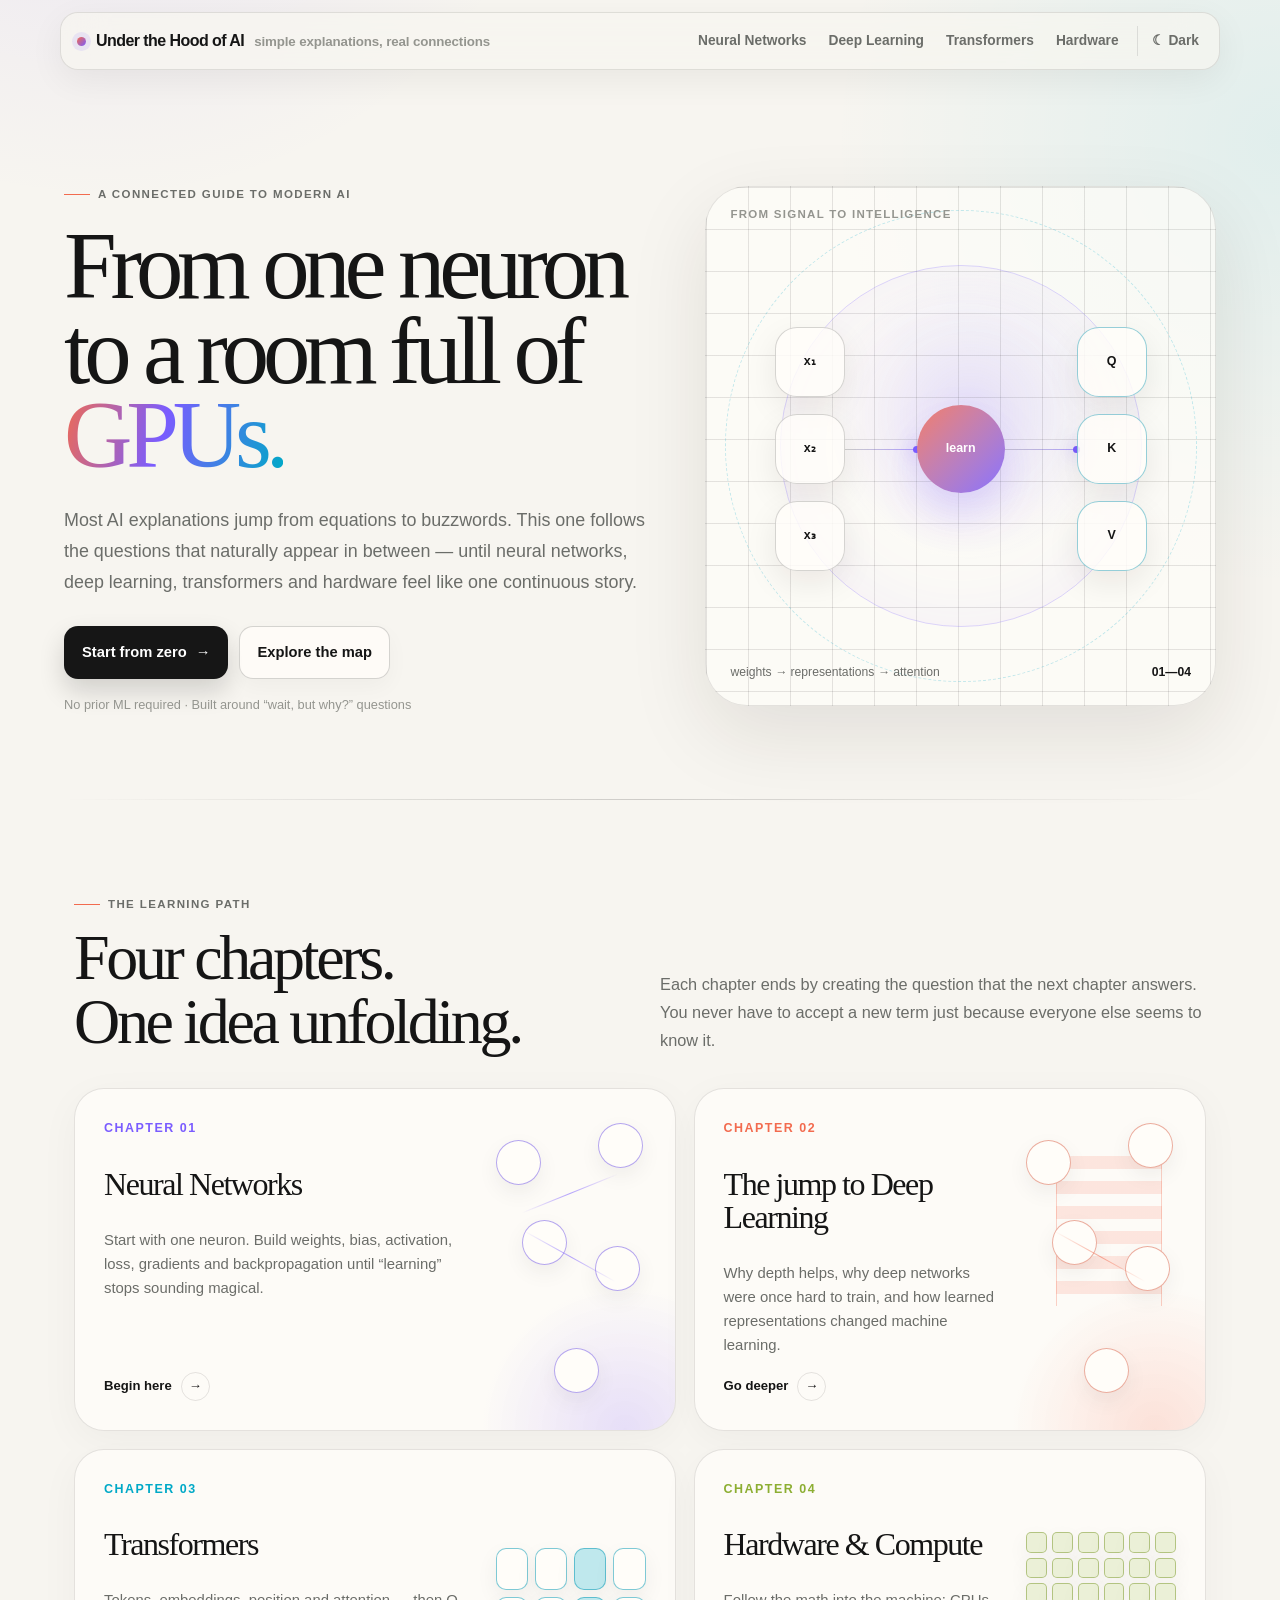
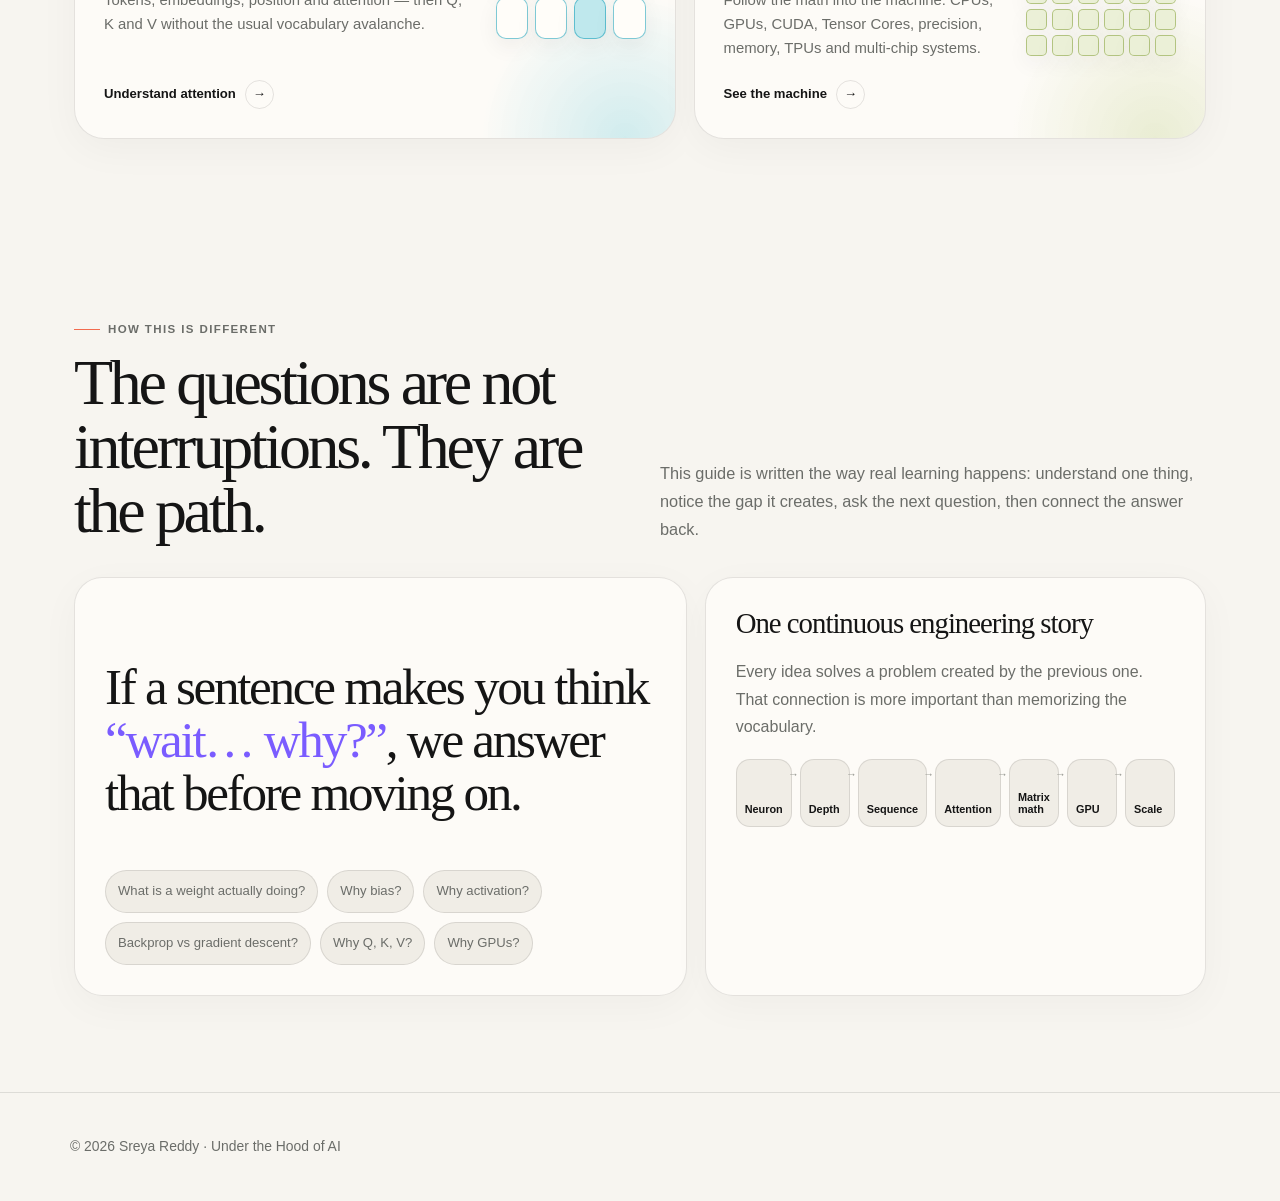
==== commit 539a5dae: "Add files via upload" ====
--- a/index.html
+++ b/index.html
@@ -811,8 +811,7 @@
 
 <footer class="site-footer">
   <div class="footer-wrap">
-    <div><strong>Under the Hood of AI</strong><br>Built to make every “but why?” feel worth asking.</div>
-    <div><a href="sources.html">Sources & further learning</a> · <a href="README.md">Hosting guide</a></div>
+    <div>© 2026 Sreya Reddy · Under the Hood of AI</div>
   </div>
 </footer>
 <script>
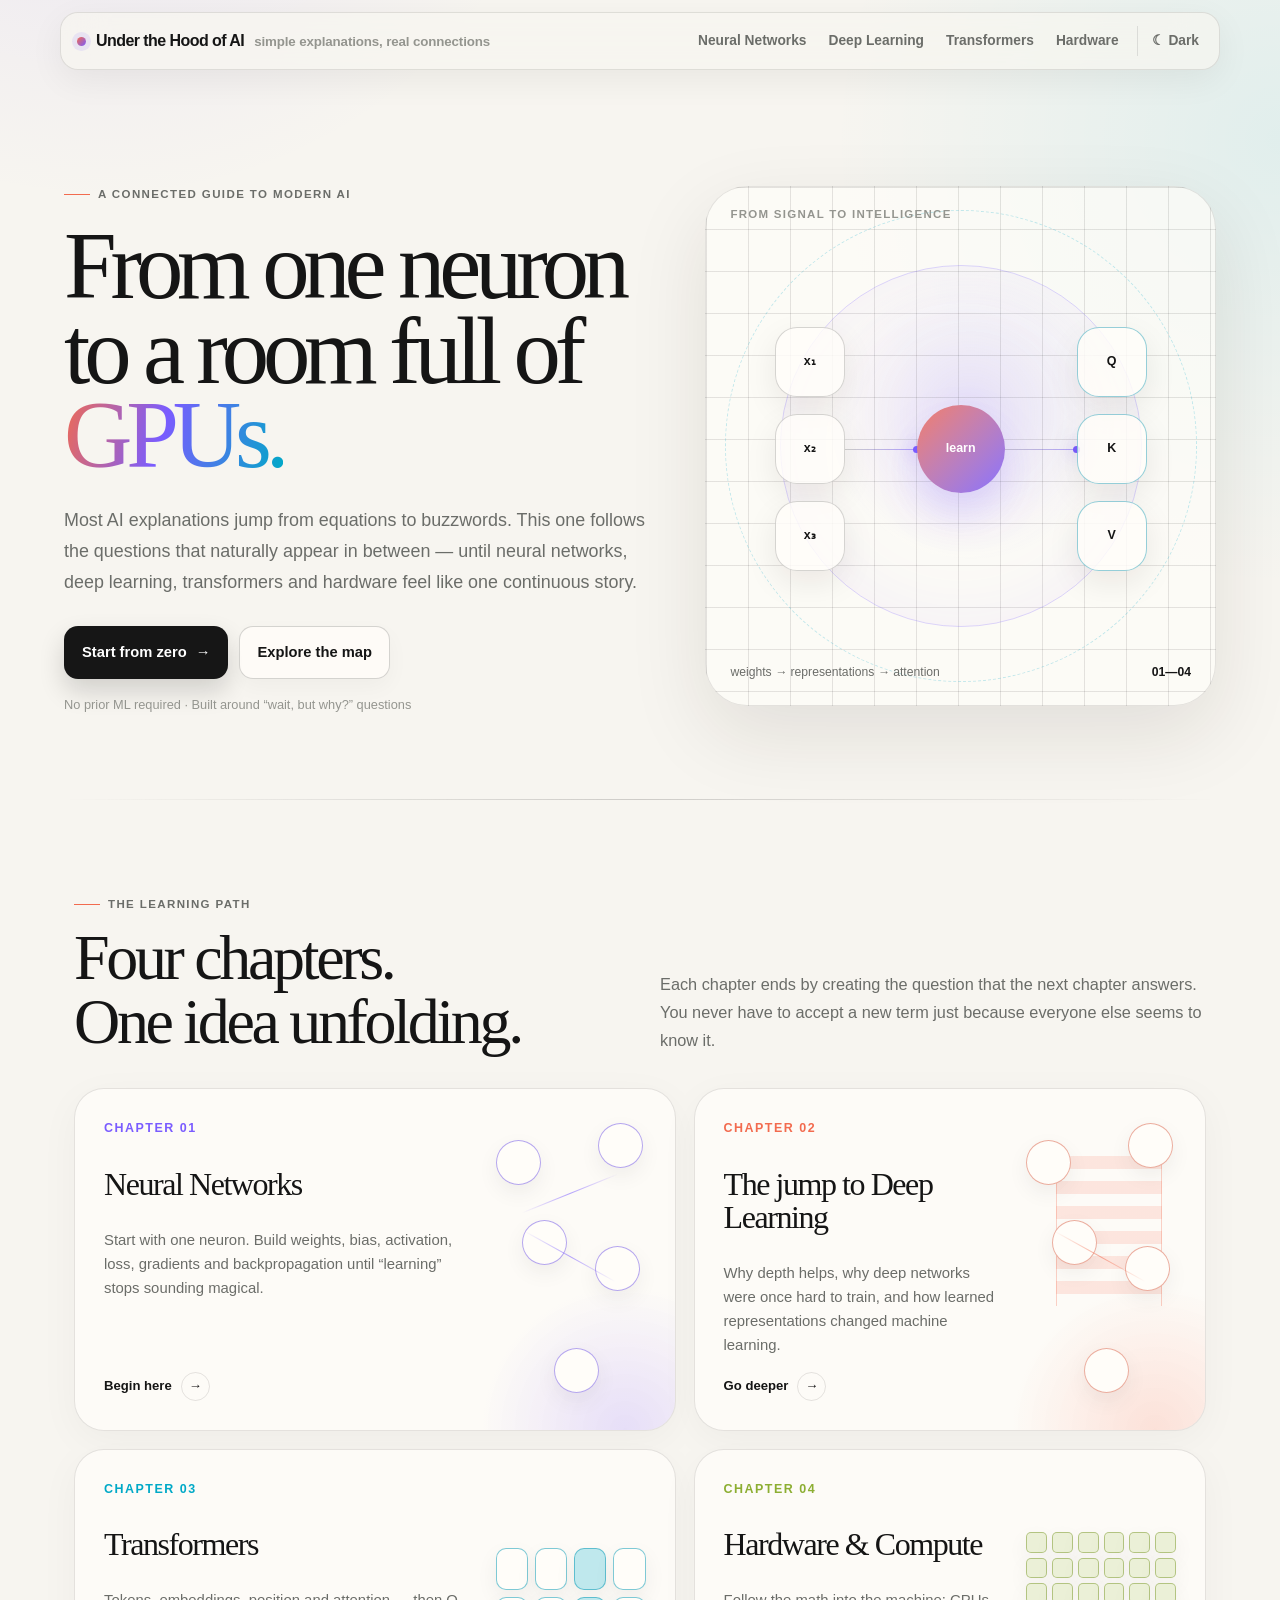
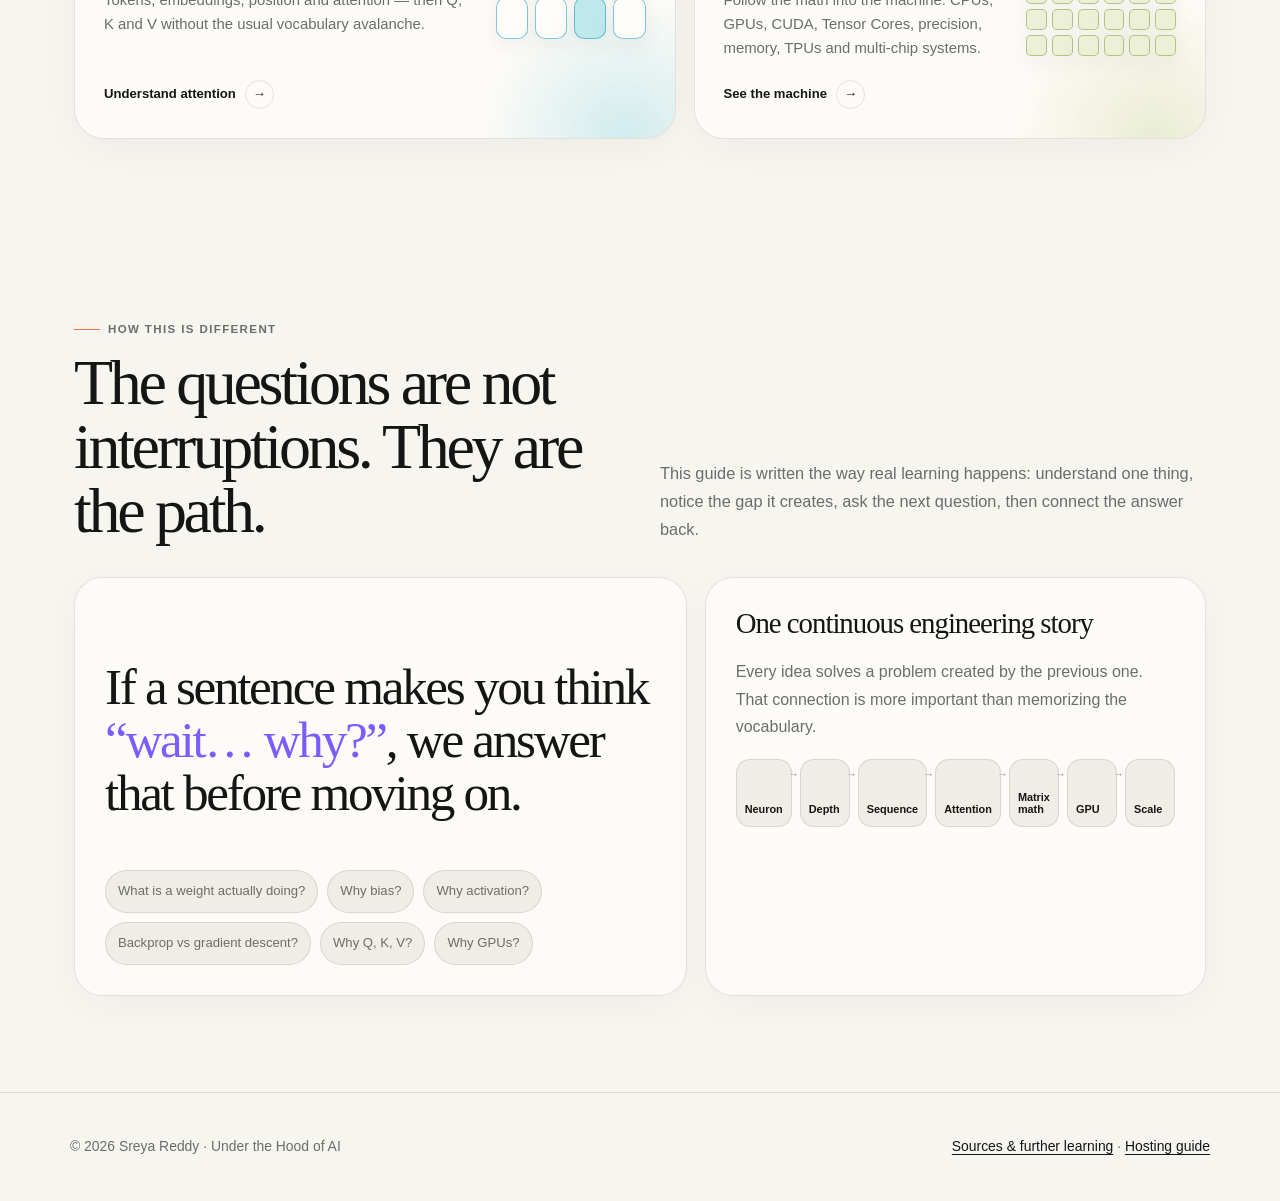
==== commit 75dd636b: "Add files via upload" ====
--- a/index.html
+++ b/index.html
@@ -812,6 +812,7 @@
 <footer class="site-footer">
   <div class="footer-wrap">
     <div>© 2026 Sreya Reddy · Under the Hood of AI</div>
+    <div><a href="sources.html">Sources &amp; further learning</a> · <a href="README.md">Hosting guide</a></div>
   </div>
 </footer>
 <script>
